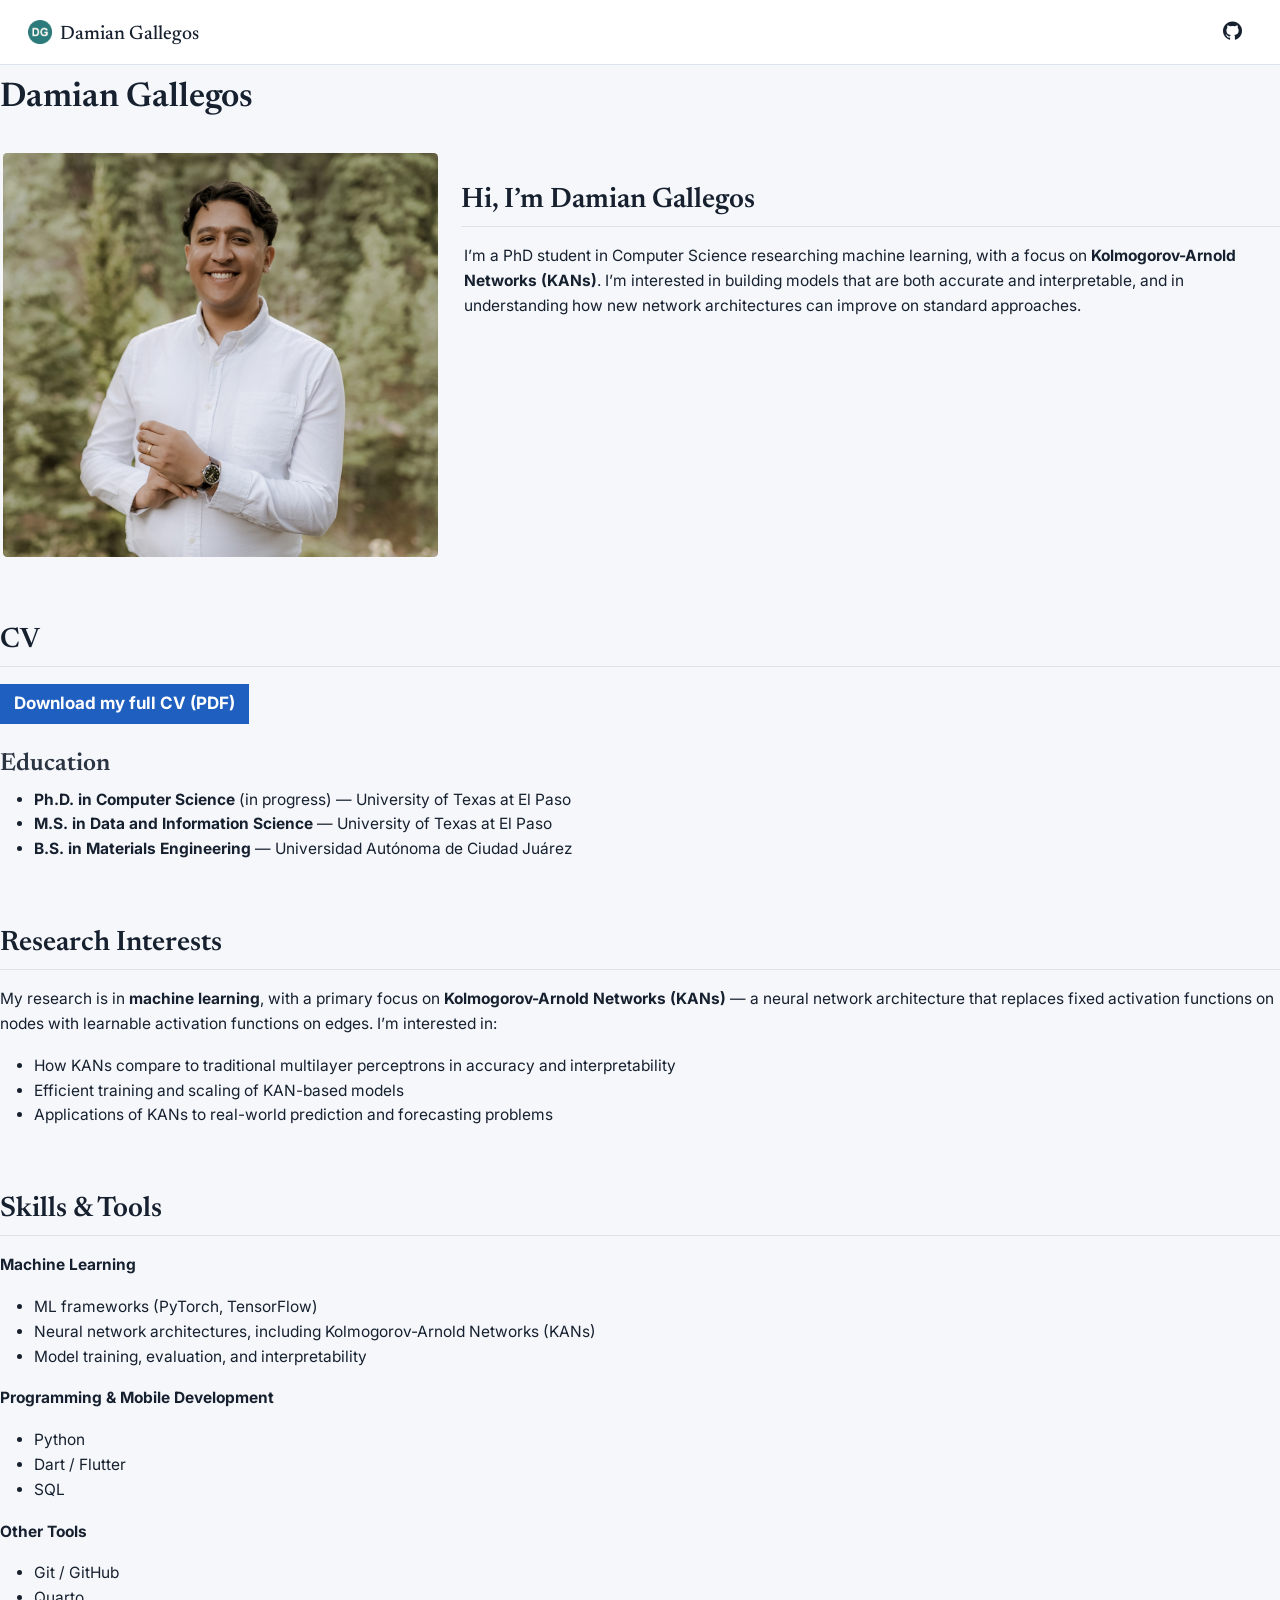
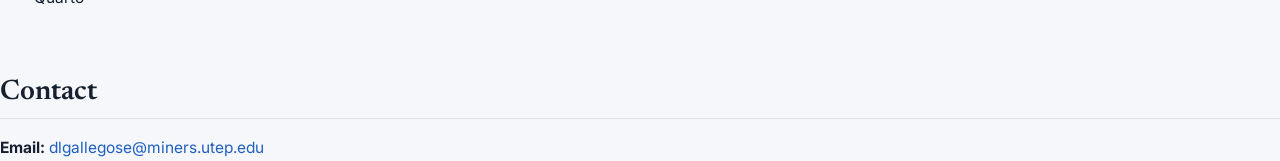
==== dlgallegose.github.io/index.html @ d6753083 "Built site for gh-pages" ====
<!DOCTYPE html>
<html xmlns="http://www.w3.org/1999/xhtml" lang="en" xml:lang="en"><head>

<meta charset="utf-8">
<meta name="generator" content="quarto-1.11.9">

<meta name="viewport" content="width=device-width, initial-scale=1.0, user-scalable=yes">


<title>Damian Gallegos</title>
<style>
/* Default styles provided by pandoc.
** See https://pandoc.org/MANUAL.html#variables-for-html for config info.
*/
span.smallcaps{font-variant: small-caps;}
div.columns{display: flex; gap: 1.5em;}
div.column{flex: auto;}
@media screen {
div.columns{gap: min(4vw, 1.5em);}
div.column{overflow-x: auto;}
}
div.hanging-indent{margin-left: 1.5em; text-indent: -1.5em;}
ul.task-list{list-style: none;}
ul.task-list li input[type="checkbox"] {
  width: 0.8em;
  margin: 0 0.8em 0.2em -1em; /* quarto-specific, see https://github.com/quarto-dev/quarto-cli/issues/4556 */ 
  vertical-align: middle;
}
</style>


<script src="../site_libs/quarto-nav/quarto-nav.js"></script>
<script src="../site_libs/quarto-nav/headroom.min.js"></script>
<script src="../site_libs/clipboard/clipboard.min.js"></script>
<script src="../site_libs/quarto-search/autocomplete.umd.js"></script>
<script src="../site_libs/quarto-search/fuse.min.js"></script>
<script src="../site_libs/quarto-search/quarto-search.js"></script>
<meta name="quarto:offset" content="../">
<link href="../images/favicon.png" rel="icon" type="image/png">
<script src="../site_libs/quarto-html/quarto.js" type="module"></script>
<script src="../site_libs/quarto-html/tabsets/tabsets.js" type="module"></script>
<script src="../site_libs/quarto-html/scrollable-regions/scrollable-regions.js" type="module"></script>
<script src="../site_libs/quarto-html/popper.min.js"></script>
<script src="../site_libs/quarto-html/tippy.umd.min.js"></script>
<script src="../site_libs/quarto-html/anchor.min.js"></script>
<link href="../site_libs/quarto-html/tippy.css" rel="stylesheet">
<link href="../site_libs/quarto-html/quarto-syntax-highlighting-63b5708e65d6cd79cd7618c58d0c21e7.css" rel="stylesheet" class="quarto-color-scheme" id="quarto-text-highlighting-styles">
<link href="../site_libs/quarto-html/quarto-syntax-highlighting-dark-447e42e69aaa9833c0ba1b986f430b20.css" rel="stylesheet" class="quarto-color-scheme quarto-color-alternate" id="quarto-text-highlighting-styles">
<link href="../site_libs/quarto-html/quarto-syntax-highlighting-63b5708e65d6cd79cd7618c58d0c21e7.css" rel="stylesheet" class="quarto-color-scheme-extra" id="quarto-text-highlighting-styles">
<script src="../site_libs/bootstrap/bootstrap.min.js"></script>
<link href="../site_libs/bootstrap/bootstrap-icons.css" rel="stylesheet">
<link href="../site_libs/bootstrap/bootstrap-67070a49b00229ee946c07a6e7879891.min.css" rel="stylesheet" append-hash="true" class="quarto-color-scheme" id="quarto-bootstrap" data-mode="light">
<link href="../site_libs/bootstrap/bootstrap-dark-67070a49b00229ee946c07a6e7879891.min.css" rel="stylesheet" append-hash="true" class="quarto-color-scheme quarto-color-alternate" id="quarto-bootstrap" data-mode="light">
<link href="../site_libs/bootstrap/bootstrap-67070a49b00229ee946c07a6e7879891.min.css" rel="stylesheet" append-hash="true" class="quarto-color-scheme-extra" id="quarto-bootstrap" data-mode="light">
<script id="quarto-search-options" type="application/json">{
  "location": "navbar",
  "copy-button": false,
  "collapse-after": 3,
  "panel-placement": "end",
  "type": "overlay",
  "limit": 50,
  "keyboard-shortcut": [
    "f",
    "/",
    "s"
  ],
  "show-item-context": false,
  "language": {
    "search-no-results-text": "No results",
    "search-matching-documents-text": "matching documents",
    "search-copy-link-title": "Copy link to search",
    "search-hide-matches-text": "Hide additional matches",
    "search-more-match-text": "more match in this document",
    "search-more-matches-text": "more matches in this document",
    "search-clear-button-title": "Clear",
    "search-text-placeholder": "",
    "search-detached-cancel-button-title": "Cancel",
    "search-submit-button-title": "Submit",
    "search-label": "Search"
  }
}</script>
<link rel="preconnect" href="https://fonts.googleapis.com">
<link rel="preconnect" href="https://fonts.gstatic.com" crossorigin="">
<link href="https://fonts.googleapis.com/css2?family=Inter:wght@400;500;600&amp;family=Newsreader:opsz,wght@6..72,400;6..72,500&amp;family=IBM+Plex+Mono:wght@400;500&amp;display=swap" rel="stylesheet">
<meta name="description" content="Damian L. Gallegos Espinoza: Ph.D. student in Computer Science at UTEP studying uncertainty and error estimation in neural networks, with a focus on Kolmogorov-Arnold Networks.">


<link rel="stylesheet" href="../styles.css">
</head>

<body class="nav-fixed fullcontent quarto-light"><a id="quarto-skip-link" class="visually-hidden-focusable" href="#quarto-content">Skip to main content</a>

<div id="quarto-search-results"></div>
  <header id="quarto-header" class="headroom fixed-top">
    <nav class="navbar navbar-expand-lg " data-bs-theme="dark" aria-label="Site">
      <div class="navbar-container container-fluid">
      <div class="navbar-brand-container mx-auto">
    <a href="../index.html" class="navbar-brand navbar-brand-logo">
    <img src="../images/favicon.png" alt="" class="navbar-logo light-content">
    <img src="../images/favicon.png" alt="" class="navbar-logo dark-content">
    </a>
    <a class="navbar-brand" href="../index.html">
    <span class="navbar-title">Damian Gallegos</span>
    </a>
  </div>
          <button class="navbar-toggler" type="button" data-bs-toggle="collapse" data-bs-target="#navbarCollapse" aria-controls="navbarCollapse" aria-expanded="false" aria-label="Toggle navigation" onclick="if (window.quartoToggleHeadroom) { window.quartoToggleHeadroom(); }">
  <span class="navbar-toggler-icon"></span>
</button>
          <div class="collapse navbar-collapse" id="navbarCollapse">
            <ul class="navbar-nav navbar-nav-scroll ms-auto">
  <li class="nav-item compact">
    <a class="nav-link" href="https://github.com/dlgallegose"> <i class="bi bi-github" role="img" aria-label="GitHub">
</i> 
<span class="menu-text"></span></a>
  </li>  
</ul>
          </div> <!-- /navcollapse -->
            <div class="quarto-navbar-tools">
</div>
            <div id="quarto-search" class="" title="Search"></div>
      </div> <!-- /container-fluid -->
    </nav>
</header>
<!-- content -->
<div id="quarto-content" class="quarto-container page-layout-custom page-navbar" tabindex="-1">
<!-- sidebar -->
<!-- margin-sidebar -->
<!-- main -->

<header id="title-block-header" class="quarto-title-block default">
<div class="quarto-title">
<h1 class="title">Damian Gallegos</h1>
</div>



<div class="quarto-title-meta">

    
  
    
  </div>
  


</header>


<div class="quarto-layout-panel" data-layout="[35,65]">
<div class="quarto-layout-row">
<div class="quarto-layout-cell" style="flex-basis: 35.0%;justify-content: center;">
<p><img src="images/headshot.jpg" class="rounded img-fluid" alt="Headshot of Damian Gallegos"></p>
</div>
<section id="hi-im-damian-gallegos" class="level2 quarto-layout-cell" style="flex-basis: 65.0%;justify-content: flex-start;">
<h2 data-anchor-id="hi-im-damian-gallegos">Hi, I’m Damian Gallegos</h2>
<p>I’m a PhD student in Computer Science researching machine learning, with a focus on <strong>Kolmogorov-Arnold Networks (KANs)</strong>. I’m interested in building models that are both accurate and interpretable, and in understanding how new network architectures can improve on standard approaches.</p>
</section>
</div>
</div>
<section id="cv" class="level2">
<h2 data-anchor-id="cv">CV</h2>
<p><a href="files/cv.pdf" class="btn btn-primary" role="button"><strong>Download my full CV (PDF)</strong></a></p>
<section id="education" class="level3">
<h3 data-anchor-id="education">Education</h3>
<ul>
<li><strong>Ph.D.&nbsp;in Computer Science</strong> (in progress) — University of Texas at El Paso</li>
<li><strong>M.S. in Data and Information Science</strong> — University of Texas at El Paso</li>
<li><strong>B.S. in Materials Engineering</strong> — Universidad Autónoma de Ciudad Juárez</li>
</ul>
</section>
</section>
<section id="research-interests" class="level2">
<h2 data-anchor-id="research-interests">Research Interests</h2>
<p>My research is in <strong>machine learning</strong>, with a primary focus on <strong>Kolmogorov-Arnold Networks (KANs)</strong> — a neural network architecture that replaces fixed activation functions on nodes with learnable activation functions on edges. I’m interested in:</p>
<ul>
<li>How KANs compare to traditional multilayer perceptrons in accuracy and interpretability</li>
<li>Efficient training and scaling of KAN-based models</li>
<li>Applications of KANs to real-world prediction and forecasting problems</li>
</ul>
</section>
<section id="skills-tools" class="level2">
<h2 data-anchor-id="skills-tools">Skills &amp; Tools</h2>
<p><strong>Machine Learning</strong></p>
<ul>
<li>ML frameworks (PyTorch, TensorFlow)</li>
<li>Neural network architectures, including Kolmogorov-Arnold Networks (KANs)</li>
<li>Model training, evaluation, and interpretability</li>
</ul>
<p><strong>Programming &amp; Mobile Development</strong></p>
<ul>
<li>Python</li>
<li>Dart / Flutter</li>
<li>SQL</li>
</ul>
<p><strong>Other Tools</strong></p>
<ul>
<li>Git / GitHub</li>
<li>Quarto</li>
</ul>
</section>
<section id="contact" class="level2">
<h2 data-anchor-id="contact">Contact</h2>
<p><strong>Email:</strong> <a href="mailto:dlgallegose@miners.utep.edu">dlgallegose@miners.utep.edu</a></p>
<!-- Optional: add LinkedIn, GitHub, or ORCID links below -->
<!-- **LinkedIn:** [linkedin.com/in/yourname](https://linkedin.com/in/yourname) -->
<!-- **ORCID:** [0000-0000-0000-0000](https://orcid.org/0000-0000-0000-0000) -->


</section>


<script>
(function () {
  var reduce = window.matchMedia('(prefers-reduced-motion: reduce)').matches;

  /* ---------- Tabs with sliding indicator ---------- */
  var bar = document.querySelector('.tabs-x');
  var tabs = Array.prototype.slice.call(document.querySelectorAll('.tab-x'));
  var panels = tabs.map(function (t) { return document.getElementById(t.getAttribute('aria-controls')); });
  var ind = null;
  var current = 0;
  function moveInd() {
    if (!ind || !tabs[current]) return;
    var t = tabs[current];
    ind.style.width = t.offsetWidth + 'px';
    ind.style.transform = 'translate(' + t.offsetLeft + 'px,' + (t.offsetTop - 6) + 'px)';
    ind.style.height = t.offsetHeight + 'px';
    ind.style.bottom = 'auto';
  }
  function show(i, focus) {
    current = i;
    tabs.forEach(function (t, j) {
      var on = i === j;
      t.setAttribute('aria-selected', on ? 'true' : 'false');
      t.tabIndex = on ? 0 : -1;
      if (panels[j]) panels[j].hidden = !on;
    });
    moveInd();
    if (focus) tabs[i].focus();
  }
  if (bar && tabs.length && panels.every(Boolean)) {
    document.documentElement.classList.add('tabs-on');
    ind = document.createElement('span');
    ind.className = 'tab-ind';
    ind.setAttribute('aria-hidden', 'true');
    bar.insertBefore(ind, bar.firstChild);
    tabs.forEach(function (t, i) {
      t.addEventListener('click', function () {
        show(i);
        history.replaceState(null, '', '#' + t.getAttribute('aria-controls'));
      });
      t.addEventListener('keydown', function (e) {
        if (e.key === 'ArrowRight') show((i + 1) % tabs.length, true);
        if (e.key === 'ArrowLeft') show((i - 1 + tabs.length) % tabs.length, true);
      });
    });
    var start = 0, h = location.hash.slice(1);
    tabs.forEach(function (t, i) { if (t.getAttribute('aria-controls') === h) start = i; });
    var prev = ind.style.transition;
    ind.style.transition = 'none';
    show(start);
    ind.offsetWidth;
    ind.style.transition = prev;
    window.addEventListener('resize', moveInd);
    if (document.fonts && document.fonts.ready) document.fonts.ready.then(moveInd);
  }

  /* ---------- Copy email ---------- */
  var btn = document.querySelector('.copy-email');
  if (btn) {
    btn.addEventListener('click', function () {
      var email = btn.getAttribute('data-email');
      var label = btn.querySelector('.copy-label');
      var done = function () {
        btn.classList.add('copied');
        label.textContent = 'Email copied';
        setTimeout(function () { btn.classList.remove('copied'); label.textContent = 'Email'; }, 1800);
      };
      if (navigator.clipboard) {
        navigator.clipboard.writeText(email).then(done, function () { window.location.href = 'mailto:' + email; });
      } else {
        window.location.href = 'mailto:' + email;
      }
    });
  }

  /* ---------- KAN edge demo: cubic B-spline fitted by gradient descent ---------- */
  var svg = document.getElementById('kan-svg');
  if (!svg) return;
  var NS = 'http://www.w3.org/2000/svg';
  var W = 320, H = 190, PADX = 18, PADY = 14, YMAX = 1.25;
  var N = 8, SAMPLES = 120;
  var init = [0.0, 0.55, -0.35, 0.25, 0.7, -0.2, 0.4, -0.5];
  var cy = init.slice();
  var cx = [];
  for (var k = 0; k < N; k++) cx.push(-1 + 2 * k / (N - 1));

  function sx(x) { return PADX + (x + 1) / 2 * (W - 2 * PADX); }
  function sy(y) { return H / 2 - y / YMAX * (H / 2 - PADY); }
  function iy(py) { return (H / 2 - py) / (H / 2 - PADY) * YMAX; }

  // Basis matrix: curve(t_i) = sum_j B[i][j] * c_j, clamped by repeating end points.
  function basisRow(u) {
    var pad = [0, 0].concat(range(N)).concat([N - 1, N - 1]);
    var segs = pad.length - 3;
    var s = Math.min(Math.floor(u * segs), segs - 1);
    var t = u * segs - s;
    var b = [(1 - t) * (1 - t) * (1 - t) / 6,
             (3 * t * t * t - 6 * t * t + 4) / 6,
             (-3 * t * t * t + 3 * t * t + 3 * t + 1) / 6,
             t * t * t / 6];
    var row = new Array(N).fill(0);
    for (var m = 0; m < 4; m++) row[pad[s + m]] += b[m];
    return row;
  }
  function range(n) { var a = []; for (var i = 0; i < n; i++) a.push(i); return a; }
  var B = [], XS = [];
  for (var i = 0; i < SAMPLES; i++) {
    var row = basisRow(i / (SAMPLES - 1));
    B.push(row);
    var x = 0; for (var j = 0; j < N; j++) x += row[j] * cx[j];
    XS.push(x);
  }
  function curveY() {
    return B.map(function (r) { var y = 0; for (var j = 0; j < N; j++) y += r[j] * cy[j]; return y; });
  }

  // Step size from the largest eigenvalue of (2/N) B^T B (power iteration)
  var G = [];
  for (var a = 0; a < N; a++) { G.push([]); for (var b2 = 0; b2 < N; b2++) { var s2 = 0; for (var r = 0; r < SAMPLES; r++) s2 += B[r][a] * B[r][b2]; G[a].push(2 * s2 / SAMPLES); } }
  var v = new Array(N).fill(1), lam = 1;
  for (var it = 0; it < 50; it++) {
    var w = G.map(function (row) { var s = 0; for (var j = 0; j < N; j++) s += row[j] * v[j]; return s; });
    lam = Math.sqrt(w.reduce(function (s, q) { return s + q * q; }, 0));
    v = w.map(function (q) { return q / lam; });
  }
  var LR = 1.0 / lam;

  var targets = {
    sin: function (x) { return Math.sin(Math.PI * x); },
    abs: function (x) { return Math.abs(x); },
    sq: function (x) { return x * x; }
  };
  var target = null, step = 0, anim = null;

  // Build static SVG layers
  function el(name, attrs, parent) {
    var e = document.createElementNS(NS, name);
    for (var key in attrs) e.setAttribute(key, attrs[key]);
    (parent || svg).appendChild(e);
    return e;
  }
  [-1, -0.5, 0.5, 1].forEach(function (g) { el('line', { x1: sx(-1), x2: sx(1), y1: sy(g), y2: sy(g), class: 'grid' }); });
  el('line', { x1: sx(-1), x2: sx(1), y1: sy(0), y2: sy(0), class: 'axis' });
  el('line', { x1: sx(0), x2: sx(0), y1: PADY - 4, y2: H - PADY + 4, class: 'axis' });
  var lx = el('text', { x: W - PADX, y: sy(0) - 4, 'text-anchor': 'end', class: 'lbl' }); lx.textContent = 'x';
  var ly = el('text', { x: sx(0) + 4, y: PADY + 2, class: 'lbl' }); ly.textContent = 'φ(x)';
  var targetPath = el('path', { class: 'target', d: '' });
  var poly = el('polyline', { class: 'poly' });
  var curve = el('path', { class: 'curve' });
  var pts = cx.map(function (x, j) {
    var c = el('circle', { r: 6, class: 'pt', tabindex: 0, 'aria-label': 'Control point ' + (j + 1) + ', drag or use arrow keys' });
    c.dataset.j = j;
    return c;
  });
  var stepEl = document.getElementById('kan-step'), mseEl = document.getElementById('kan-mse');

  function mse(ys) {
    if (!target) return null;
    var s = 0; for (var i = 0; i < SAMPLES; i++) { var d = ys[i] - target(XS[i]); s += d * d; }
    return s / SAMPLES;
  }
  function draw() {
    var ys = curveY();
    curve.setAttribute('d', ys.map(function (y, i) { return (i ? 'L' : 'M') + sx(XS[i]).toFixed(1) + ' ' + sy(y).toFixed(1); }).join(''));
    poly.setAttribute('points', cx.map(function (x, j) { return sx(x) + ',' + sy(cy[j]); }).join(' '));
    pts.forEach(function (c, j) { c.setAttribute('cx', sx(cx[j])); c.setAttribute('cy', sy(cy[j])); });
    targetPath.setAttribute('d', target ? XS.map(function (x, i) { return (i ? 'L' : 'M') + sx(x).toFixed(1) + ' ' + sy(target(x)).toFixed(1); }).join('') : '');
    var m = mse(ys);
    stepEl.textContent = step;
    mseEl.textContent = m === null ? '–' : m.toFixed(4);
  }
  function gdStep() {
    var ys = curveY();
    var grad = new Array(N).fill(0);
    for (var i = 0; i < SAMPLES; i++) {
      var d = 2 * (ys[i] - target(XS[i])) / SAMPLES;
      for (var j = 0; j < N; j++) grad[j] += d * B[i][j];
    }
    for (var j2 = 0; j2 < N; j2++) cy[j2] = Math.max(-YMAX, Math.min(YMAX, cy[j2] - LR * grad[j2]));
    step++;
  }
  function stop() { if (anim) cancelAnimationFrame(anim); anim = null; }
  function fit(name) {
    stop();
    target = targets[name];
    var total = 600, perFrame = 6;
    if (reduce) { for (var q = 0; q < total; q++) gdStep(); draw(); return; }
    var done = 0;
    (function frame() {
      for (var q = 0; q < perFrame && done < total; q++, done++) gdStep();
      draw();
      if (done < total) anim = requestAnimationFrame(frame); else anim = null;
    })();
  }
  var fitBtns = Array.prototype.slice.call(document.querySelectorAll('.kan-btns .btn-x'));
  fitBtns.forEach(function (b) {
    b.addEventListener('click', function () {
      var t = b.getAttribute('data-target');
      fitBtns.forEach(function (o) { o.classList.toggle('on', o === b && t !== 'reset'); });
      if (t === 'reset') { stop(); cy = init.slice(); target = null; step = 0; draw(); return; }
      step = 0;
      fit(t);
    });
  });

  // Dragging (mouse + touch via pointer events) and keyboard
  var dragJ = -1;
  function toSvgY(evt) {
    var p = svg.createSVGPoint(); p.x = evt.clientX; p.y = evt.clientY;
    return p.matrixTransform(svg.getScreenCTM().inverse()).y;
  }
  pts.forEach(function (c) {
    c.addEventListener('pointerdown', function (e) {
      stop(); dragJ = +c.dataset.j; c.classList.add('drag');
      svg.setPointerCapture(e.pointerId); e.preventDefault();
    });
    c.addEventListener('keydown', function (e) {
      var j = +c.dataset.j, d = 0;
      if (e.key === 'ArrowUp') d = 0.05; else if (e.key === 'ArrowDown') d = -0.05; else return;
      e.preventDefault(); stop();
      cy[j] = Math.max(-YMAX, Math.min(YMAX, cy[j] + d)); draw();
    });
  });
  svg.addEventListener('pointermove', function (e) {
    if (dragJ < 0) return;
    cy[dragJ] = Math.max(-YMAX, Math.min(YMAX, iy(toSvgY(e))));
    draw();
  });
  function endDrag() { if (dragJ >= 0) pts[dragJ].classList.remove('drag'); dragJ = -1; }
  svg.addEventListener('pointerup', endDrag);
  svg.addEventListener('pointercancel', endDrag);

  draw();
})();
</script>
<script id="quarto-html-after-body" type="application/javascript">
  window.document.addEventListener("DOMContentLoaded", function (event) {
    const icon = "";
    const anchorJS = new window.AnchorJS();
    anchorJS.options = {
      placement: 'right',
      icon: icon
    };
    anchorJS.add('.anchored');
    const isCodeAnnotation = (el) => {
      for (const clz of el.classList) {
        if (clz.startsWith('code-annotation-')) {                     
          return true;
        }
      }
      return false;
    }
    const onCopySuccess = function(e) {
      // button target
      const button = e.trigger;
      // don't keep focus
      button.blur();
      // flash "checked"
      button.classList.add('code-copy-button-checked');
      var currentTitle = button.getAttribute("title");
      button.setAttribute("title", "Copied!");
      let tooltip;
      if (window.bootstrap) {
        button.setAttribute("data-bs-toggle", "tooltip");
        button.setAttribute("data-bs-placement", "left");
        button.setAttribute("data-bs-title", "Copied!");
        tooltip = new bootstrap.Tooltip(button, 
          { trigger: "manual", 
            customClass: "code-copy-button-tooltip",
            offset: [0, -8]});
        tooltip.show();    
      }
      setTimeout(function() {
        if (tooltip) {
          tooltip.hide();
          button.removeAttribute("data-bs-title");
          button.removeAttribute("data-bs-toggle");
          button.removeAttribute("data-bs-placement");
        }
        button.setAttribute("title", currentTitle);
        button.classList.remove('code-copy-button-checked');
      }, 1000);
      // clear code selection
      e.clearSelection();
    }
    const getTextToCopy = function(trigger) {
      const outerScaffold = trigger.parentElement.cloneNode(true);
      const codeEl = outerScaffold.querySelector('code');
      for (const childEl of codeEl.children) {
        if (isCodeAnnotation(childEl)) {
          childEl.remove();
        }
      }
      return codeEl.innerText;
    }
    const clipboard = new window.ClipboardJS('.code-copy-button:not([data-in-quarto-modal])', {
      text: getTextToCopy
    });
    clipboard.on('success', onCopySuccess);
    if (window.document.getElementById('quarto-embedded-source-code-modal')) {
      const clipboardModal = new window.ClipboardJS('.code-copy-button[data-in-quarto-modal]', {
        text: getTextToCopy,
        container: window.document.getElementById('quarto-embedded-source-code-modal')
      });
      clipboardModal.on('success', onCopySuccess);
    }
      var localhostRegex = new RegExp(/^(?:http|https):\/\/localhost\:?[0-9]*\//);
      var mailtoRegex = new RegExp(/^mailto:/);
        var filterRegex = new RegExp("https:\/\/dlgallegose\.github\.io\/");
      var isInternal = (href) => {
          return filterRegex.test(href) || localhostRegex.test(href) || mailtoRegex.test(href);
      }
      // Inspect non-navigation links and adorn them if external
      window.quartoDecorateExternalLinks = function (root) {
     var links = (root || window.document).querySelectorAll('a[href]:not(.nav-link):not(.navbar-brand):not(.toc-action):not(.sidebar-link):not(.sidebar-item-toggle):not(.pagination-link):not(.no-external):not([aria-hidden]):not(.dropdown-item):not(.quarto-navigation-tool):not(.about-link)');
      for (var i=0; i<links.length; i++) {
        const link = links[i];
        if (!isInternal(link.href)) {
          // undo the damage that might have been done by quarto-nav.js in the case of
          // links that we want to consider external
          if (link.dataset.originalHref !== undefined) {
            link.href = link.dataset.originalHref;
          }
          if (!link.classList.contains('no-external-icon')) {
          }
        }
      }
      };
      window.quartoDecorateExternalLinks(window.document);
    // Esc closes the popup (WCAG 1.4.13) and focus leaving both trigger and
    // popup closes it (WCAG 2.4.11); tippy handles neither for interactive popups.
    const hideOnEscAndFocusOut = {
      name: 'hideOnEscAndFocusOut',
      defaultValue: true,
      fn(instance) {
        const dismiss = () => {
          // A show scheduled by the trigger delay would otherwise reopen it
          instance.clearDelayTimeouts();
          instance.hide();
        };
        const onKeyDown = (event) => {
          if (event.key !== 'Escape') {
            return;
          }
          // Keep Esc from also reaching page handlers (e.g. reveal.js overview),
          // except an open reveal.js slide menu, which Esc should close too.
          // The menu handles keys only when its keyboard option is on.
          const menuHandlesEsc = window.Reveal?.getPlugin?.('menu')?.isOpen() &&
            window.Reveal.getConfig().menu?.keyboard !== false;
          if (!menuHandlesEsc) {
            event.stopPropagation();
          }
          if (instance.popper.contains(window.document.activeElement)) {
            // Disabled while refocusing so the focus trigger does not reopen it
            instance.disable();
            instance.reference.focus();
            instance.enable();
          }
          dismiss();
        };
        const onFocusOut = (event) => {
          const target = event.relatedTarget;
          if (target && !instance.reference.contains(target) &&
              !instance.popper.contains(target)) {
            dismiss();
          }
        };
        // On the trigger too: a click trigger (code-annotations: select) has no
        // blur handling. Attached for the instance's lifetime so leaving the
        // trigger also cancels a show still pending on the trigger delay.
        instance.reference.addEventListener('focusout', onFocusOut);
        return {
          onShow() {
            window.document.addEventListener('keydown', onKeyDown, true);
            instance.popper.addEventListener('focusout', onFocusOut);
          },
          onHide() {
            window.document.removeEventListener('keydown', onKeyDown, true);
            instance.popper.removeEventListener('focusout', onFocusOut);
          },
          onDestroy() {
            instance.reference.removeEventListener('focusout', onFocusOut);
          },
        };
      },
    };
    function tippyHover(el, contentFn, onTriggerFn, onUntriggerFn) {
      const config = {
        allowHTML: true,
        maxWidth: 500,
        delay: 100,
        arrow: false,
        appendTo: function(el) {
            return el.parentElement;
        },
        interactive: true,
        interactiveBorder: 10,
        theme: 'quarto',
        placement: 'bottom-start',
        plugins: [hideOnEscAndFocusOut],
      };
      if (contentFn) {
        config.content = contentFn;
      }
      if (onTriggerFn) {
        config.onTrigger = onTriggerFn;
      }
      if (onUntriggerFn) {
        config.onUntrigger = onUntriggerFn;
      }
      window.tippy(el, config); 
    }
    const noterefs = window.document.querySelectorAll('a[role="doc-noteref"]');
    for (var i=0; i<noterefs.length; i++) {
      const ref = noterefs[i];
      tippyHover(ref, function() {
        // use id or data attribute instead here
        let href = ref.getAttribute('data-footnote-href') || ref.getAttribute('href');
        try { href = new URL(href).hash; } catch {}
        const id = href.replace(/^#\/?/, "");
        const note = window.document.getElementById(id);
        if (note) {
          return note.innerHTML;
        } else {
          return "";
        }
      });
    }
    const xrefs = window.document.querySelectorAll('a.quarto-xref');
    const processXRef = (id, note) => {
      // Strip column container classes
      const stripColumnClz = (el) => {
        el.classList.remove("page-full", "page-columns");
        if (el.children) {
          for (const child of el.children) {
            stripColumnClz(child);
          }
        }
      }
      stripColumnClz(note)
      if (id === null || id.startsWith('sec-')) {
        // Special case sections, only their first couple elements
        const container = document.createElement("div");
        if (note.children && note.children.length > 2) {
          container.appendChild(note.children[0].cloneNode(true));
          for (let i = 1; i < note.children.length; i++) {
            const child = note.children[i];
            if (child.tagName === "P" && child.innerText === "") {
              continue;
            } else {
              container.appendChild(child.cloneNode(true));
              break;
            }
          }
          if (window.Quarto?.typesetMath) {
            window.Quarto.typesetMath(container);
          }
          return container.innerHTML
        } else {
          if (window.Quarto?.typesetMath) {
            window.Quarto.typesetMath(note);
          }
          return note.innerHTML;
        }
      } else {
        // Remove any anchor links if they are present
        const anchorLink = note.querySelector('a.anchorjs-link');
        if (anchorLink) {
          anchorLink.remove();
        }
        if (window.Quarto?.typesetMath) {
          window.Quarto.typesetMath(note);
        }
        if (note.classList.contains("callout")) {
          return note.outerHTML;
        } else {
          return note.innerHTML;
        }
      }
    }
    for (var i=0; i<xrefs.length; i++) {
      const xref = xrefs[i];
      tippyHover(xref, undefined, function(instance) {
        instance.disable();
        let url = xref.getAttribute('href');
        let hash = undefined; 
        if (url.startsWith('#')) {
          hash = url;
        } else {
          try { hash = new URL(url).hash; } catch {}
        }
        if (hash) {
          const id = hash.replace(/^#\/?/, "");
          const note = window.document.getElementById(id);
          if (note !== null) {
            try {
              const html = processXRef(id, note.cloneNode(true));
              instance.setContent(html);
            } finally {
              instance.enable();
              instance.show();
            }
          } else {
            // See if we can fetch this
            fetch(url.split('#')[0])
            .then(res => res.text())
            .then(html => {
              const parser = new DOMParser();
              const htmlDoc = parser.parseFromString(html, "text/html");
              const note = htmlDoc.getElementById(id);
              if (note !== null) {
                const html = processXRef(id, note);
                instance.setContent(html);
              } 
            }).finally(() => {
              instance.enable();
              instance.show();
            });
          }
        } else {
          // See if we can fetch a full url (with no hash to target)
          // This is a special case and we should probably do some content thinning / targeting
          fetch(url)
          .then(res => res.text())
          .then(html => {
            const parser = new DOMParser();
            const htmlDoc = parser.parseFromString(html, "text/html");
            const note = htmlDoc.querySelector('main.content');
            if (note !== null) {
              // This should only happen for chapter cross references
              // (since there is no id in the URL)
              // remove the first header
              if (note.children.length > 0 && note.children[0].tagName === "HEADER") {
                note.children[0].remove();
              }
              const html = processXRef(null, note);
              instance.setContent(html);
            } 
          }).finally(() => {
            instance.enable();
            instance.show();
          });
        }
      }, function(instance) {
      });
    }
        let selectedAnnoteEl;
        const selectorForAnnotation = ( cell, annotation) => {
          let cellAttr = 'data-code-cell="' + cell + '"';
          let lineAttr = 'data-code-annotation="' +  annotation + '"';
          const selector = 'span[' + cellAttr + '][' + lineAttr + ']';
          return selector;
        }
        const selectCodeLines = (annoteEl) => {
          const doc = window.document;
          const targetCell = annoteEl.getAttribute("data-target-cell");
          const targetAnnotation = annoteEl.getAttribute("data-target-annotation");
          const annoteSpan = window.document.querySelector(selectorForAnnotation(targetCell, targetAnnotation));
          const lines = annoteSpan.getAttribute("data-code-lines").split(",");
          const lineIds = lines.map((line) => {
            return targetCell + "-" + line;
          })
          // Each band is positioned against its own containing block, which is
          // not the offsetParent of the lines, so place it from client rects.
          const placeBand = (band, firstEl, lastEl, codeBlock) => {
            const container = band.offsetParent;
            if (container === null) {
              return;
            }
            const containerRect = container.getBoundingClientRect();
            // Reveal.js scales slides with a transform, so convert client
            // pixels back to the CSS pixels of the container.
            const scale = containerRect.height / container.offsetHeight || 1;
            const firstRect = firstEl.getBoundingClientRect();
            const lastRect = lastEl.getBoundingClientRect();
            const top = (firstRect.top - containerRect.top) / scale - container.clientTop + container.scrollTop;
            const height = (lastRect.bottom - firstRect.top) / scale;
            band.style.top = top - 2 + "px";
            band.style.height = height + 4 + "px";
            if (codeBlock) {
              // Without the copy button wrapper, the containing block is wider
              // than the code block, so span the code block explicitly.
              const blockRect = codeBlock.getBoundingClientRect();
              band.style.left = (blockRect.left - containerRect.left) / scale - container.clientLeft + container.scrollLeft + "px";
              band.style.width = blockRect.width / scale + "px";
            }
          };
          if (lineIds.length > 0) {
            const el = window.document.getElementById(lineIds[0]);
            const lastEl = window.document.getElementById(lineIds[lineIds.length - 1]);
            const parent = el.parentElement.parentElement;
            // cook up a div (if necessary) and position it
            let div = window.document.getElementById("code-annotation-line-highlight");
            if (div === null) {
              div = window.document.createElement("div");
              div.setAttribute("id", "code-annotation-line-highlight");
              div.style.position = 'absolute';
              parent.appendChild(div);
            }
            placeBand(div, el, lastEl, parent.closest("div.sourceCode") || parent);
            let gutterDiv = window.document.getElementById("code-annotation-line-highlight-gutter");
            if (gutterDiv === null) {
              gutterDiv = window.document.createElement("div");
              gutterDiv.setAttribute("id", "code-annotation-line-highlight-gutter");
              gutterDiv.style.position = 'absolute';
              const codeCell = window.document.getElementById(targetCell);
              const gutter = codeCell.querySelector('.code-annotation-gutter');
              gutter.appendChild(gutterDiv);
            }
            placeBand(gutterDiv, el, lastEl);
            selectedAnnoteEl = annoteEl;
          }
        };
        const unselectCodeLines = () => {
          const elementsIds = ["code-annotation-line-highlight", "code-annotation-line-highlight-gutter"];
          elementsIds.forEach((elId) => {
            const div = window.document.getElementById(elId);
            if (div) {
              div.remove();
            }
          });
          selectedAnnoteEl = undefined;
        };
          // Handle positioning of the toggle
      window.addEventListener(
        "resize",
        throttle(() => {
          elRect = undefined;
          if (selectedAnnoteEl) {
            selectCodeLines(selectedAnnoteEl);
          }
        }, 10)
      );
      function throttle(fn, ms) {
      let throttle = false;
      let timer;
        return (...args) => {
          if(!throttle) { // first call gets through
              fn.apply(this, args);
              throttle = true;
          } else { // all the others get throttled
              if(timer) clearTimeout(timer); // cancel #2
              timer = setTimeout(() => {
                fn.apply(this, args);
                timer = throttle = false;
              }, ms);
          }
        };
      }
        // Attach click handler to the DT
        const annoteDls = window.document.querySelectorAll('dt[data-target-cell]');
        for (const annoteDlNode of annoteDls) {
          annoteDlNode.addEventListener('click', (event) => {
            const clickedEl = event.target;
            if (clickedEl !== selectedAnnoteEl) {
              unselectCodeLines();
              const activeEl = window.document.querySelector('dt[data-target-cell].code-annotation-active');
              if (activeEl) {
                activeEl.classList.remove('code-annotation-active');
              }
              selectCodeLines(clickedEl);
              clickedEl.classList.add('code-annotation-active');
            } else {
              // Unselect the line
              unselectCodeLines();
              clickedEl.classList.remove('code-annotation-active');
            }
          });
        }
    const findCites = (el) => {
      const parentEl = el.parentElement;
      if (parentEl) {
        const cites = parentEl.dataset.cites;
        if (cites) {
          return {
            el,
            cites: cites.split(' ')
          };
        } else {
          return findCites(el.parentElement)
        }
      } else {
        return undefined;
      }
    };
    var bibliorefs = window.document.querySelectorAll('a[role="doc-biblioref"]');
    for (var i=0; i<bibliorefs.length; i++) {
      const ref = bibliorefs[i];
      const citeInfo = findCites(ref);
      if (citeInfo) {
        tippyHover(citeInfo.el, function() {
          var popup = window.document.createElement('div');
          citeInfo.cites.forEach(function(cite) {
            var citeDiv = window.document.createElement('div');
            citeDiv.classList.add('hanging-indent');
            citeDiv.classList.add('csl-entry');
            var biblioDiv = window.document.getElementById('ref-' + cite);
            if (biblioDiv) {
              citeDiv.innerHTML = biblioDiv.innerHTML;
            }
            popup.appendChild(citeDiv);
          });
          return popup.innerHTML;
        });
      }
    }
  });
  </script>
  <script type="application/javascript">
  window.quartoScrollableRegionsLabels = {"code":"Scrollable code","output":"Scrollable output"};
  </script>
</div> <!-- /content -->




</body></html>
---- site_libs/quarto-html/tippy.css ----
.tippy-box[data-animation=fade][data-state=hidden]{opacity:0}[data-tippy-root]{max-width:calc(100vw - 10px)}.tippy-box{position:relative;background-color:#333;color:#fff;border-radius:4px;font-size:14px;line-height:1.4;white-space:normal;outline:0;transition-property:transform,visibility,opacity}.tippy-box[data-placement^=top]>.tippy-arrow{bottom:0}.tippy-box[data-placement^=top]>.tippy-arrow:before{bottom:-7px;left:0;border-width:8px 8px 0;border-top-color:initial;transform-origin:center top}.tippy-box[data-placement^=bottom]>.tippy-arrow{top:0}.tippy-box[data-placement^=bottom]>.tippy-arrow:before{top:-7px;left:0;border-width:0 8px 8px;border-bottom-color:initial;transform-origin:center bottom}.tippy-box[data-placement^=left]>.tippy-arrow{right:0}.tippy-box[data-placement^=left]>.tippy-arrow:before{border-width:8px 0 8px 8px;border-left-color:initial;right:-7px;transform-origin:center left}.tippy-box[data-placement^=right]>.tippy-arrow{left:0}.tippy-box[data-placement^=right]>.tippy-arrow:before{left:-7px;border-width:8px 8px 8px 0;border-right-color:initial;transform-origin:center right}.tippy-box[data-inertia][data-state=visible]{transition-timing-function:cubic-bezier(.54,1.5,.38,1.11)}.tippy-arrow{width:16px;height:16px;color:#333}.tippy-arrow:before{content:"";position:absolute;border-color:transparent;border-style:solid}.tippy-content{position:relative;padding:5px 9px;z-index:1}
---- site_libs/quarto-html/quarto-syntax-highlighting-63b5708e65d6cd79cd7618c58d0c21e7.css ----
/* quarto syntax highlight colors */
:root {
  --quarto-hl-ot-color: #003B4F;
  --quarto-hl-at-color: #657422;
  --quarto-hl-ss-color: #20794D;
  --quarto-hl-an-color: #5E5E5E;
  --quarto-hl-fu-color: #4758AB;
  --quarto-hl-st-color: #20794D;
  --quarto-hl-cf-color: #003B4F;
  --quarto-hl-op-color: #5E5E5E;
  --quarto-hl-er-color: #AD0000;
  --quarto-hl-bn-color: #AD0000;
  --quarto-hl-al-color: #AD0000;
  --quarto-hl-va-color: #111111;
  --quarto-hl-bu-color: inherit;
  --quarto-hl-ex-color: inherit;
  --quarto-hl-pp-color: #AD0000;
  --quarto-hl-in-color: #5E5E5E;
  --quarto-hl-vs-color: #20794D;
  --quarto-hl-wa-color: #5E5E5E;
  --quarto-hl-do-color: #5E5E5E;
  --quarto-hl-im-color: #00769E;
  --quarto-hl-ch-color: #20794D;
  --quarto-hl-dt-color: #AD0000;
  --quarto-hl-fl-color: #AD0000;
  --quarto-hl-co-color: #5E5E5E;
  --quarto-hl-cv-color: #5E5E5E;
  --quarto-hl-cn-color: #8f5902;
  --quarto-hl-sc-color: #5E5E5E;
  --quarto-hl-dv-color: #AD0000;
  --quarto-hl-kw-color: #003B4F;
}

/* other quarto variables */
:root {
  --quarto-font-monospace: SFMono-Regular, Menlo, Monaco, Consolas, "Liberation Mono", "Courier New", monospace;
}

/* syntax highlight based on Pandoc's rules */
pre > code.sourceCode > span {
  color: #003B4F;
}

code.sourceCode > span {
  color: #003B4F;
}

div.sourceCode,
div.sourceCode pre.sourceCode {
  color: #003B4F;
}

/* Normal */
code span {
  color: #003B4F;
}

/* Alert */
code span.al {
  color: #AD0000;
  font-style: inherit;
}

/* Annotation */
code span.an {
  color: #5E5E5E;
  font-style: inherit;
}

/* Attribute */
code span.at {
  color: #657422;
  font-style: inherit;
}

/* BaseN */
code span.bn {
  color: #AD0000;
  font-style: inherit;
}

/* BuiltIn */
code span.bu {
  font-style: inherit;
}

/* ControlFlow */
code span.cf {
  color: #003B4F;
  font-weight: bold;
  font-style: inherit;
}

/* Char */
code span.ch {
  color: #20794D;
  font-style: inherit;
}

/* Constant */
code span.cn {
  color: #8f5902;
  font-style: inherit;
}

/* Comment */
code span.co {
  color: #5E5E5E;
  font-style: inherit;
}

/* CommentVar */
code span.cv {
  color: #5E5E5E;
  font-style: italic;
}

/* Documentation */
code span.do {
  color: #5E5E5E;
  font-style: italic;
}

/* DataType */
code span.dt {
  color: #AD0000;
  font-style: inherit;
}

/* DecVal */
code span.dv {
  color: #AD0000;
  font-style: inherit;
}

/* Error */
code span.er {
  color: #AD0000;
  font-style: inherit;
}

/* Extension */
code span.ex {
  font-style: inherit;
}

/* Float */
code span.fl {
  color: #AD0000;
  font-style: inherit;
}

/* Function */
code span.fu {
  color: #4758AB;
  font-style: inherit;
}

/* Import */
code span.im {
  color: #00769E;
  font-style: inherit;
}

/* Information */
code span.in {
  color: #5E5E5E;
  font-style: inherit;
}

/* Keyword */
code span.kw {
  color: #003B4F;
  font-weight: bold;
  font-style: inherit;
}

/* Operator */
code span.op {
  color: #5E5E5E;
  font-style: inherit;
}

/* Other */
code span.ot {
  color: #003B4F;
  font-style: inherit;
}

/* Preprocessor */
code span.pp {
  color: #AD0000;
  font-style: inherit;
}

/* SpecialChar */
code span.sc {
  color: #5E5E5E;
  font-style: inherit;
}

/* SpecialString */
code span.ss {
  color: #20794D;
  font-style: inherit;
}

/* String */
code span.st {
  color: #20794D;
  font-style: inherit;
}

/* Variable */
code span.va {
  color: #111111;
  font-style: inherit;
}

/* VerbatimString */
code span.vs {
  color: #20794D;
  font-style: inherit;
}

/* Warning */
code span.wa {
  color: #5E5E5E;
  font-style: italic;
}

.prevent-inlining {
  content: "</";
}

/*# sourceMappingURL=054cc16b9e9817627be6994582d2ffb5.css.map */
---- site_libs/quarto-html/quarto-syntax-highlighting-dark-447e42e69aaa9833c0ba1b986f430b20.css ----
/* quarto syntax highlight colors */
:root {
  --quarto-hl-al-color: #f07178;
  --quarto-hl-an-color: #d4d0ab;
  --quarto-hl-at-color: #00e0e0;
  --quarto-hl-bn-color: #d4d0ab;
  --quarto-hl-bu-color: #abe338;
  --quarto-hl-ch-color: #abe338;
  --quarto-hl-co-color: #f8f8f2;
  --quarto-hl-cv-color: #ffd700;
  --quarto-hl-cn-color: #ffd700;
  --quarto-hl-cf-color: #ffa07a;
  --quarto-hl-dt-color: #ffa07a;
  --quarto-hl-dv-color: #d4d0ab;
  --quarto-hl-do-color: #f8f8f2;
  --quarto-hl-er-color: #f07178;
  --quarto-hl-ex-color: #00e0e0;
  --quarto-hl-fl-color: #d4d0ab;
  --quarto-hl-fu-color: #ffa07a;
  --quarto-hl-im-color: #abe338;
  --quarto-hl-in-color: #d4d0ab;
  --quarto-hl-kw-color: #ffa07a;
  --quarto-hl-op-color: #ffa07a;
  --quarto-hl-ot-color: #00e0e0;
  --quarto-hl-pp-color: #dcc6e0;
  --quarto-hl-re-color: #00e0e0;
  --quarto-hl-sc-color: #abe338;
  --quarto-hl-ss-color: #abe338;
  --quarto-hl-st-color: #abe338;
  --quarto-hl-va-color: #00e0e0;
  --quarto-hl-vs-color: #abe338;
  --quarto-hl-wa-color: #dcc6e0;
}

/* other quarto variables */
:root {
  --quarto-font-monospace: SFMono-Regular, Menlo, Monaco, Consolas, "Liberation Mono", "Courier New", monospace;
}

/* syntax highlight based on Pandoc's rules */
pre > code.sourceCode > span {
  color: #f8f8f2;
}

code.sourceCode > span {
  color: #f8f8f2;
}

div.sourceCode,
div.sourceCode pre.sourceCode {
  color: #f8f8f2;
}

/* Normal */
code span {
  color: #f8f8f2;
}

/* Alert */
code span.al {
  color: #f07178;
}

/* Annotation */
code span.an {
  color: #d4d0ab;
}

/* Attribute */
code span.at {
  color: #00e0e0;
}

/* BaseN */
code span.bn {
  color: #d4d0ab;
}

/* BuiltIn */
code span.bu {
  color: #abe338;
}

/* ControlFlow */
code span.cf {
  font-weight: bold;
  color: #ffa07a;
}

/* Char */
code span.ch {
  color: #abe338;
}

/* Constant */
code span.cn {
  color: #ffd700;
}

/* Comment */
code span.co {
  font-style: italic;
  color: #f8f8f2;
}

/* CommentVar */
code span.cv {
  color: #ffd700;
}

/* Documentation */
code span.do {
  color: #f8f8f2;
}

/* DataType */
code span.dt {
  color: #ffa07a;
}

/* DecVal */
code span.dv {
  color: #d4d0ab;
}

/* Error */
code span.er {
  color: #f07178;
  text-decoration: underline;
}

/* Extension */
code span.ex {
  font-weight: bold;
  color: #00e0e0;
}

/* Float */
code span.fl {
  color: #d4d0ab;
}

/* Function */
code span.fu {
  color: #ffa07a;
}

/* Import */
code span.im {
  color: #abe338;
}

/* Information */
code span.in {
  color: #d4d0ab;
}

/* Keyword */
code span.kw {
  font-weight: bold;
  color: #ffa07a;
}

/* Operator */
code span.op {
  color: #ffa07a;
}

/* Other */
code span.ot {
  color: #00e0e0;
}

/* Preprocessor */
code span.pp {
  color: #dcc6e0;
}

/* RegionMarker */
code span.re {
  background-color: #f8f8f2;
  color: #00e0e0;
}

/* SpecialChar */
code span.sc {
  color: #abe338;
}

/* SpecialString */
code span.ss {
  color: #abe338;
}

/* String */
code span.st {
  color: #abe338;
}

/* Variable */
code span.va {
  color: #00e0e0;
}

/* VerbatimString */
code span.vs {
  color: #abe338;
}

/* Warning */
code span.wa {
  color: #dcc6e0;
}

.prevent-inlining {
  content: "</";
}

/*# sourceMappingURL=be8e1111c2b710f7c3a4926ffa2967aa.css.map */
---- site_libs/quarto-html/quarto-syntax-highlighting-63b5708e65d6cd79cd7618c58d0c21e7.css ----
/* quarto syntax highlight colors */
:root {
  --quarto-hl-ot-color: #003B4F;
  --quarto-hl-at-color: #657422;
  --quarto-hl-ss-color: #20794D;
  --quarto-hl-an-color: #5E5E5E;
  --quarto-hl-fu-color: #4758AB;
  --quarto-hl-st-color: #20794D;
  --quarto-hl-cf-color: #003B4F;
  --quarto-hl-op-color: #5E5E5E;
  --quarto-hl-er-color: #AD0000;
  --quarto-hl-bn-color: #AD0000;
  --quarto-hl-al-color: #AD0000;
  --quarto-hl-va-color: #111111;
  --quarto-hl-bu-color: inherit;
  --quarto-hl-ex-color: inherit;
  --quarto-hl-pp-color: #AD0000;
  --quarto-hl-in-color: #5E5E5E;
  --quarto-hl-vs-color: #20794D;
  --quarto-hl-wa-color: #5E5E5E;
  --quarto-hl-do-color: #5E5E5E;
  --quarto-hl-im-color: #00769E;
  --quarto-hl-ch-color: #20794D;
  --quarto-hl-dt-color: #AD0000;
  --quarto-hl-fl-color: #AD0000;
  --quarto-hl-co-color: #5E5E5E;
  --quarto-hl-cv-color: #5E5E5E;
  --quarto-hl-cn-color: #8f5902;
  --quarto-hl-sc-color: #5E5E5E;
  --quarto-hl-dv-color: #AD0000;
  --quarto-hl-kw-color: #003B4F;
}

/* other quarto variables */
:root {
  --quarto-font-monospace: SFMono-Regular, Menlo, Monaco, Consolas, "Liberation Mono", "Courier New", monospace;
}

/* syntax highlight based on Pandoc's rules */
pre > code.sourceCode > span {
  color: #003B4F;
}

code.sourceCode > span {
  color: #003B4F;
}

div.sourceCode,
div.sourceCode pre.sourceCode {
  color: #003B4F;
}

/* Normal */
code span {
  color: #003B4F;
}

/* Alert */
code span.al {
  color: #AD0000;
  font-style: inherit;
}

/* Annotation */
code span.an {
  color: #5E5E5E;
  font-style: inherit;
}

/* Attribute */
code span.at {
  color: #657422;
  font-style: inherit;
}

/* BaseN */
code span.bn {
  color: #AD0000;
  font-style: inherit;
}

/* BuiltIn */
code span.bu {
  font-style: inherit;
}

/* ControlFlow */
code span.cf {
  color: #003B4F;
  font-weight: bold;
  font-style: inherit;
}

/* Char */
code span.ch {
  color: #20794D;
  font-style: inherit;
}

/* Constant */
code span.cn {
  color: #8f5902;
  font-style: inherit;
}

/* Comment */
code span.co {
  color: #5E5E5E;
  font-style: inherit;
}

/* CommentVar */
code span.cv {
  color: #5E5E5E;
  font-style: italic;
}

/* Documentation */
code span.do {
  color: #5E5E5E;
  font-style: italic;
}

/* DataType */
code span.dt {
  color: #AD0000;
  font-style: inherit;
}

/* DecVal */
code span.dv {
  color: #AD0000;
  font-style: inherit;
}

/* Error */
code span.er {
  color: #AD0000;
  font-style: inherit;
}

/* Extension */
code span.ex {
  font-style: inherit;
}

/* Float */
code span.fl {
  color: #AD0000;
  font-style: inherit;
}

/* Function */
code span.fu {
  color: #4758AB;
  font-style: inherit;
}

/* Import */
code span.im {
  color: #00769E;
  font-style: inherit;
}

/* Information */
code span.in {
  color: #5E5E5E;
  font-style: inherit;
}

/* Keyword */
code span.kw {
  color: #003B4F;
  font-weight: bold;
  font-style: inherit;
}

/* Operator */
code span.op {
  color: #5E5E5E;
  font-style: inherit;
}

/* Other */
code span.ot {
  color: #003B4F;
  font-style: inherit;
}

/* Preprocessor */
code span.pp {
  color: #AD0000;
  font-style: inherit;
}

/* SpecialChar */
code span.sc {
  color: #5E5E5E;
  font-style: inherit;
}

/* SpecialString */
code span.ss {
  color: #20794D;
  font-style: inherit;
}

/* String */
code span.st {
  color: #20794D;
  font-style: inherit;
}

/* Variable */
code span.va {
  color: #111111;
  font-style: inherit;
}

/* VerbatimString */
code span.vs {
  color: #20794D;
  font-style: inherit;
}

/* Warning */
code span.wa {
  color: #5E5E5E;
  font-style: italic;
}

.prevent-inlining {
  content: "</";
}

/*# sourceMappingURL=054cc16b9e9817627be6994582d2ffb5.css.map */
---- styles.css ----
/* ---------- Tokens (light only) ---------- */
:root {
  --bg: #f5f7fb;
  --paper: #ffffff;
  --text: #16202e;
  --muted: #5d6879;
  --rule: #dde3ec;
  --blue: #1f5fbf;
  --blue-dark: #174a96;
  --blue-soft: #e8f0fc;
  --serif: "Newsreader", Georgia, serif;
  --sans: "Inter", system-ui, -apple-system, "Segoe UI", sans-serif;
  --mono: "IBM Plex Mono", ui-monospace, Consolas, monospace;
}

html, body { overflow-x: clip; }
body {
  background: var(--bg);
  color: var(--text);
  font-family: var(--sans);
  font-size: 15.5px;
  line-height: 1.6;
  -webkit-font-smoothing: antialiased;
}
a { color: var(--blue); text-decoration: none; }
a:hover { text-decoration: underline; text-underline-offset: 3px; }

/* ---------- Navbar ---------- */
.navbar { background: var(--paper) !important; border-bottom: 1px solid var(--rule); box-shadow: none !important; }
.navbar .navbar-title { font-family: var(--serif); font-weight: 500; font-size: 1.15rem; color: var(--text) !important; }
#quarto-search { display: none; }

/* ---------- Layout ---------- */
.site { max-width: 920px; margin: 0 auto; padding: 40px 28px 56px; }
@media (max-width: 640px) { .site { padding: 24px 16px 40px; } }

/* ---------- Masthead ---------- */
.masthead {
  display: grid;
  grid-template-columns: 136px 1fr;
  gap: 28px;
  align-items: start;
}
.masthead > p { margin: 0; }
.portrait {
  width: 136px;
  height: 164px;
  object-fit: cover;
  object-position: 50% 20%;
  border-radius: 6px;
  border: 1px solid var(--rule);
}
.who p { margin: 0 0 6px; max-width: 62ch; }
.name {
  display: block;
  font-family: var(--serif);
  font-weight: 500;
  font-size: clamp(2rem, 4vw, 2.7rem);
  line-height: 1.1;
}
.role {
  display: block;
  font-family: var(--mono);
  font-size: 0.78rem;
  color: var(--blue);
  margin: 6px 0 10px;
}
@media (max-width: 640px) {
  .masthead { grid-template-columns: 1fr; gap: 16px; }
  .portrait { width: 96px; height: 116px; }
}

/* ---------- Buttons ---------- */
.actions { display: flex; flex-wrap: wrap; gap: 8px; margin-top: 16px; }
.btn-x {
  display: inline-flex;
  align-items: center;
  gap: 7px;
  font: inherit;
  font-size: 0.9rem;
  font-weight: 500;
  padding: 8px 14px;
  border-radius: 8px;
  border: 1px solid var(--rule);
  background: var(--paper);
  color: var(--text);
  cursor: pointer;
  text-decoration: none !important;
  transition: background 0.15s ease, border-color 0.15s ease, color 0.15s ease, transform 0.15s ease;
}
.btn-x:hover { border-color: var(--blue); color: var(--blue); }
.btn-x:active { transform: translateY(1px); }
.btn-x.primary { background: var(--blue); border-color: var(--blue); color: #fff; }
.btn-x.primary:hover { background: var(--blue-dark); color: #fff; }
.btn-x.sm { font-size: 0.8rem; padding: 4px 10px; border-radius: 6px; }
.copy-email.copied { background: var(--blue-soft); border-color: var(--blue); color: var(--blue); }
.btn-x:focus-visible, .tab-x:focus-visible, .pub summary:focus-visible { outline: 2px solid var(--blue); outline-offset: 2px; }

/* ---------- Tabs ---------- */
.tabs-x {
  display: flex;
  flex-wrap: wrap;
  gap: 6px;
  margin: 36px 0 0;
  padding: 6px;
  background: var(--paper);
  border: 1px solid var(--rule);
  border-radius: 12px;
}
.tab-x {
  flex: 1 1 auto;
  font: inherit;
  font-weight: 500;
  font-size: 0.95rem;
  padding: 9px 14px;
  border: 0;
  border-radius: 8px;
  background: transparent;
  color: var(--muted);
  cursor: pointer;
  transition: background 0.15s ease, color 0.15s ease;
}
.tab-x:hover { background: var(--blue-soft); color: var(--blue); }
.tab-x[aria-selected="true"] { background: var(--blue); color: #fff; }
.tab-x .count {
  font-family: var(--mono);
  font-size: 0.72rem;
  margin-left: 4px;
  padding: 1px 6px;
  border-radius: 999px;
  background: rgba(31, 95, 191, 0.12);
}
.tab-x[aria-selected="true"] .count { background: rgba(255, 255, 255, 0.22); }
html.no-js .tabs-x { display: none; }

/* ---------- Panels ---------- */
.panel {
  background: var(--paper);
  border: 1px solid var(--rule);
  border-radius: 12px;
  padding: 24px 28px;
  margin-top: 12px;
}
html.tabs-on .panel[hidden] { display: none; }
html.tabs-on .panel { animation: fade 0.3s ease; }
@keyframes fade { from { opacity: 0; transform: translateY(4px); } to { opacity: 1; transform: none; } }
@media (max-width: 640px) { .panel { padding: 18px; } }

.panel-title {
  display: block;
  font-family: var(--mono);
  font-size: 0.72rem;
  letter-spacing: 0.08em;
  text-transform: uppercase;
  color: var(--muted);
  margin-bottom: 8px;
}
.panel-title.second { margin-top: 20px; padding-top: 16px; border-top: 1px solid var(--rule); }
.panel p { margin: 0 0 10px; }

/* Research topics */
.topics { display: grid; grid-template-columns: repeat(3, 1fr); gap: 14px; margin-top: 14px; }
@media (max-width: 720px) { .topics { grid-template-columns: 1fr; } }
.topic { border-top: 2px solid var(--blue); padding-top: 10px; }
.topic p { font-size: 0.92rem; color: var(--muted); }
.topic strong { color: var(--text); }
.num { font-family: var(--mono); font-size: 0.75rem; color: var(--blue); }

/* Publications */
.hint { font-size: 0.82rem; color: var(--muted); }
.pubs { border-top: 1px solid var(--rule); }
.pub { border-bottom: 1px solid var(--rule); }
.pub summary {
  list-style: none;
  display: grid;
  grid-template-columns: 48px minmax(0, 1fr) 20px;
  gap: 12px;
  align-items: start;
  padding: 11px 6px;
  cursor: pointer;
  border-radius: 6px;
  transition: background 0.15s ease;
}
.pub summary::-webkit-details-marker { display: none; }
.pub summary:hover { background: var(--blue-soft); }
.pub-year { font-family: var(--mono); font-size: 0.8rem; color: var(--muted); padding-top: 2px; }
.pub-main { display: flex; flex-direction: column; }
.pub-title { font-weight: 500; font-size: 0.97rem; line-height: 1.4; }
.pub-venue { font-size: 0.82rem; color: var(--muted); }
.chev { color: var(--muted); transition: transform 0.2s ease; padding-top: 3px; }
.pub[open] .chev { transform: rotate(180deg); color: var(--blue); }
.pub[open] .pub-title { color: var(--blue); }
.pub-more { padding: 0 6px 12px 66px; font-size: 0.88rem; color: var(--muted); }
.pub-more p { margin: 0 0 8px; }
.pub-more strong { color: var(--text); }
@media (max-width: 640px) {
  .pub summary { grid-template-columns: minmax(0, 1fr) 20px; }
  .pub-year { grid-column: 1 / -1; }
  .pub-more { padding-left: 6px; }
}

/* Rows */
.rows p { display: flex; justify-content: space-between; gap: 16px; margin: 0; padding: 9px 0; border-bottom: 1px solid var(--rule); font-size: 0.93rem; }
.rows p:last-child { border-bottom: 0; }
.rows .r { color: var(--muted); }
.rows .r strong { color: var(--text); font-weight: 600; }
.rows .d { font-family: var(--mono); font-size: 0.76rem; color: var(--blue); white-space: nowrap; padding-top: 2px; }

/* Tags */
.tag {
  display: inline-block;
  margin: 3px 4px 3px 0;
  padding: 4px 10px;
  font-size: 0.85rem;
  border-radius: 6px;
  background: var(--blue-soft);
  color: var(--blue-dark);
}

.nav-footer { border-top: 1px solid var(--rule); }

@media (prefers-reduced-motion: reduce) {
  *, *::before, *::after { transition: none !important; animation: none !important; }
}

/* ===== v4: header widget, skills, sliding tabs, smooth accordion ===== */
:root { interpolate-size: allow-keywords; }
.site { max-width: 1120px; }
.masthead { grid-template-columns: 128px minmax(0, 1fr) 360px; gap: 28px; }
.portrait { width: 128px; height: 156px; }
@media (max-width: 1000px) {
  .masthead { grid-template-columns: 128px minmax(0, 1fr); }
  .kan { grid-column: 1 / -1; }
}
@media (max-width: 640px) {
  .masthead { grid-template-columns: 1fr; }
  .portrait { width: 96px; height: 116px; }
}

/* Skills */
.skills { display: flex; flex-wrap: wrap; gap: 6px; margin-top: 14px; }
.skills .tag { margin: 0; font-size: 0.8rem; padding: 3px 9px; cursor: default; transition: background 0.15s ease, color 0.15s ease; }
.skills .tag:hover { background: var(--blue); color: #fff; }

/* KAN widget */
.kan {
  margin: 0;
  background: var(--paper);
  border: 1px solid var(--rule);
  border-radius: 12px;
  padding: 14px 14px 12px;
}
.kan-head { display: flex; justify-content: space-between; align-items: baseline; gap: 8px; flex-wrap: wrap; }
.kan-title { font-family: var(--serif); font-size: 1.05rem; font-weight: 500; }
.kan-stats { font-family: var(--mono); font-size: 0.72rem; color: var(--muted); }
.kan-stats b { color: var(--blue); font-weight: 500; }
#kan-svg { width: 100%; height: auto; display: block; margin: 6px 0 8px; touch-action: none; user-select: none; }
#kan-svg .axis { stroke: var(--rule); stroke-width: 1; }
#kan-svg .grid { stroke: #eef2f8; stroke-width: 1; }
#kan-svg .target { fill: none; stroke: #9db7e0; stroke-width: 2; stroke-dasharray: 5 4; }
#kan-svg .poly { fill: none; stroke: #c9d6ea; stroke-width: 1; stroke-dasharray: 2 3; }
#kan-svg .curve { fill: none; stroke: var(--blue); stroke-width: 2.6; stroke-linecap: round; }
#kan-svg .pt { fill: #fff; stroke: var(--blue); stroke-width: 2; cursor: grab; transition: r 0.12s ease; }
#kan-svg .pt:hover, #kan-svg .pt:focus, #kan-svg .pt.drag { r: 7.5; fill: var(--blue-soft); outline: none; }
#kan-svg .pt.drag { cursor: grabbing; }
#kan-svg .lbl { font-family: var(--mono); font-size: 9px; fill: var(--muted); }
.kan-btns { display: flex; flex-wrap: wrap; gap: 6px; }
.kan-btns .btn-x.on { background: var(--blue); border-color: var(--blue); color: #fff; }
.btn-x.ghost { border-style: dashed; }
.kan figcaption { font-size: 0.78rem; color: var(--muted); margin-top: 8px; line-height: 1.45; }

/* Sliding tab indicator */
.tabs-x { position: relative; }
.tab-ind {
  position: absolute;
  top: 6px;
  bottom: 6px;
  left: 0;
  width: 0;
  border-radius: 8px;
  background: var(--blue);
  transition: transform 0.3s cubic-bezier(.3,.7,.2,1), width 0.3s cubic-bezier(.3,.7,.2,1);
  z-index: 0;
}
html.tabs-on .tab-x { position: relative; z-index: 1; background: transparent !important; }
html.tabs-on .tab-x[aria-selected="true"] { color: #fff; }
html.tabs-on .tab-x:not([aria-selected="true"]):hover { color: var(--blue); }

/* Smooth accordion (supported browsers) */
.pub::details-content {
  height: 0;
  overflow: hidden;
  transition: height 0.28s ease, content-visibility 0.28s allow-discrete;
}
.pub[open]::details-content { height: auto; }
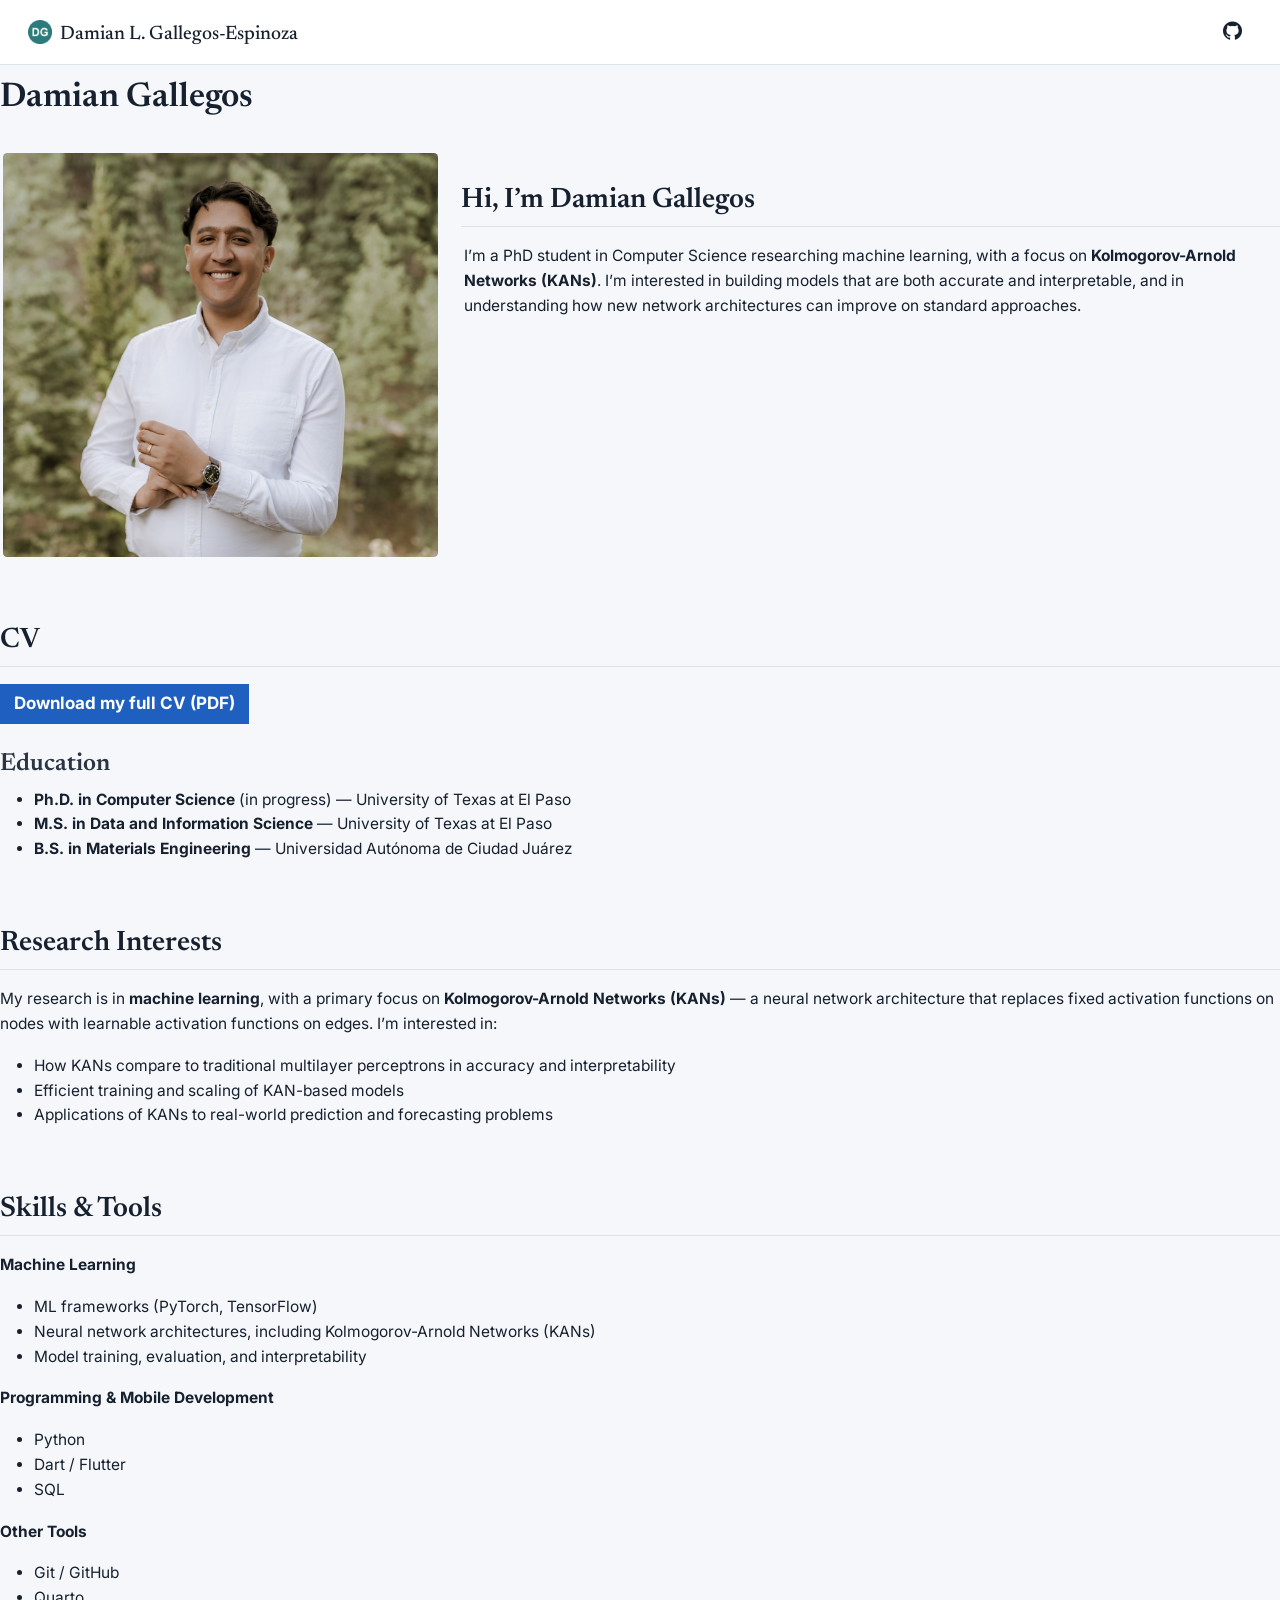
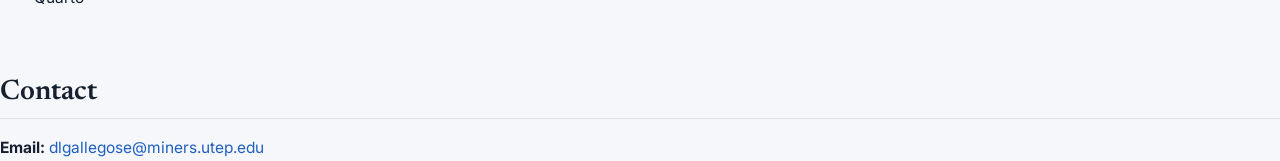
==== commit 1111fbfd: "Built site for gh-pages" ====
--- a/dlgallegose.github.io/index.html
+++ b/dlgallegose.github.io/index.html
@@ -7,7 +7,7 @@
 <meta name="viewport" content="width=device-width, initial-scale=1.0, user-scalable=yes">
 
 
-<title>Damian Gallegos</title>
+<title>Damian Gallegos – Damian L. Gallegos-Espinoza</title>
 <style>
 /* Default styles provided by pandoc.
 ** See https://pandoc.org/MANUAL.html#variables-for-html for config info.
@@ -31,12 +31,8 @@
 
 <script src="../site_libs/quarto-nav/quarto-nav.js"></script>
 <script src="../site_libs/quarto-nav/headroom.min.js"></script>
+<link href="../images/favicon.png" rel="icon" type="image/png">
 <script src="../site_libs/clipboard/clipboard.min.js"></script>
-<script src="../site_libs/quarto-search/autocomplete.umd.js"></script>
-<script src="../site_libs/quarto-search/fuse.min.js"></script>
-<script src="../site_libs/quarto-search/quarto-search.js"></script>
-<meta name="quarto:offset" content="../">
-<link href="../images/favicon.png" rel="icon" type="image/png">
 <script src="../site_libs/quarto-html/quarto.js" type="module"></script>
 <script src="../site_libs/quarto-html/tabsets/tabsets.js" type="module"></script>
 <script src="../site_libs/quarto-html/scrollable-regions/scrollable-regions.js" type="module"></script>
@@ -49,22 +45,10 @@
 <link href="../site_libs/quarto-html/quarto-syntax-highlighting-63b5708e65d6cd79cd7618c58d0c21e7.css" rel="stylesheet" class="quarto-color-scheme-extra" id="quarto-text-highlighting-styles">
 <script src="../site_libs/bootstrap/bootstrap.min.js"></script>
 <link href="../site_libs/bootstrap/bootstrap-icons.css" rel="stylesheet">
-<link href="../site_libs/bootstrap/bootstrap-67070a49b00229ee946c07a6e7879891.min.css" rel="stylesheet" append-hash="true" class="quarto-color-scheme" id="quarto-bootstrap" data-mode="light">
-<link href="../site_libs/bootstrap/bootstrap-dark-67070a49b00229ee946c07a6e7879891.min.css" rel="stylesheet" append-hash="true" class="quarto-color-scheme quarto-color-alternate" id="quarto-bootstrap" data-mode="light">
-<link href="../site_libs/bootstrap/bootstrap-67070a49b00229ee946c07a6e7879891.min.css" rel="stylesheet" append-hash="true" class="quarto-color-scheme-extra" id="quarto-bootstrap" data-mode="light">
+<link href="../site_libs/bootstrap/bootstrap-2ae90b1459ee328ce8864f98c9a0956a.min.css" rel="stylesheet" append-hash="true" class="quarto-color-scheme" id="quarto-bootstrap" data-mode="light">
+<link href="../site_libs/bootstrap/bootstrap-dark-2ae90b1459ee328ce8864f98c9a0956a.min.css" rel="stylesheet" append-hash="true" class="quarto-color-scheme quarto-color-alternate" id="quarto-bootstrap" data-mode="light">
+<link href="../site_libs/bootstrap/bootstrap-2ae90b1459ee328ce8864f98c9a0956a.min.css" rel="stylesheet" append-hash="true" class="quarto-color-scheme-extra" id="quarto-bootstrap" data-mode="light">
 <script id="quarto-search-options" type="application/json">{
-  "location": "navbar",
-  "copy-button": false,
-  "collapse-after": 3,
-  "panel-placement": "end",
-  "type": "overlay",
-  "limit": 50,
-  "keyboard-shortcut": [
-    "f",
-    "/",
-    "s"
-  ],
-  "show-item-context": false,
   "language": {
     "search-no-results-text": "No results",
     "search-matching-documents-text": "matching documents",
@@ -82,10 +66,9 @@
 <link rel="preconnect" href="https://fonts.googleapis.com">
 <link rel="preconnect" href="https://fonts.gstatic.com" crossorigin="">
 <link href="https://fonts.googleapis.com/css2?family=Inter:wght@400;500;600&amp;family=Newsreader:opsz,wght@6..72,400;6..72,500&amp;family=IBM+Plex+Mono:wght@400;500&amp;display=swap" rel="stylesheet">
-<meta name="description" content="Damian L. Gallegos Espinoza: Ph.D. student in Computer Science at UTEP studying uncertainty and error estimation in neural networks, with a focus on Kolmogorov-Arnold Networks.">
-
-
-<link rel="stylesheet" href="../styles.css">
+<meta name="description" content="Damian L. Gallegos-Espinoza: Ph.D. student in Computer Science at UTEP studying uncertainty and error estimation in neural networks, with a focus on Kolmogorov-Arnold Networks.">
+
+
 </head>
 
 <body class="nav-fixed fullcontent quarto-light"><a id="quarto-skip-link" class="visually-hidden-focusable" href="#quarto-content">Skip to main content</a>
@@ -100,7 +83,7 @@
     <img src="../images/favicon.png" alt="" class="navbar-logo dark-content">
     </a>
     <a class="navbar-brand" href="../index.html">
-    <span class="navbar-title">Damian Gallegos</span>
+    <span class="navbar-title">Damian L. Gallegos-Espinoza</span>
     </a>
   </div>
           <button class="navbar-toggler" type="button" data-bs-toggle="collapse" data-bs-target="#navbarCollapse" aria-controls="navbarCollapse" aria-expanded="false" aria-label="Toggle navigation" onclick="if (window.quartoToggleHeadroom) { window.quartoToggleHeadroom(); }">
@@ -117,7 +100,6 @@
           </div> <!-- /navcollapse -->
             <div class="quarto-navbar-tools">
 </div>
-            <div id="quarto-search" class="" title="Search"></div>
       </div> <!-- /container-fluid -->
     </nav>
 </header>
@@ -284,164 +266,434 @@
     });
   }
 
-  /* ---------- KAN edge demo: cubic B-spline fitted by gradient descent ---------- */
-  var svg = document.getElementById('kan-svg');
-  if (!svg) return;
+})();
+</script>
+<script>
+(function () {
+  // "Latest paper" link: switch to the Publications tab and open that paper
+  document.querySelectorAll('.jump').forEach(function (a) {
+    a.addEventListener('click', function (e) {
+      var tab = document.getElementById('t-publications');
+      var pub = document.getElementById(a.getAttribute('data-open'));
+      if (!tab || !pub) return;
+      e.preventDefault();
+      tab.click();
+      pub.open = true;
+      pub.classList.remove('flash'); void pub.offsetWidth; pub.classList.add('flash');
+      var smooth = !window.matchMedia('(prefers-reduced-motion: reduce)').matches;
+      document.querySelector('.tabs-x').scrollIntoView({ behavior: smooth ? 'smooth' : 'auto', block: 'start' });
+    });
+  });
+})();
+</script>
+<script>
+/* A [2,1,1] Kolmogorov-Arnold Network trained in the browser.
+   Each edge: phi(z) = w_b * silu(z) + sum_i c_i B_i(z), cubic B-splines on a uniform grid
+   (the same edge parameterization used by pykan). Trained by full-batch MSE with Adam or
+   L-BFGS (two-loop recursion + backtracking line search). The hidden edge's grid is updated
+   from the data during training, then each edge is matched to a symbolic form. */
+(function () {
+  var net = document.getElementById('kan-net');
+  if (!net) return;
+  var reduce = window.matchMedia('(prefers-reduced-motion: reduce)').matches;
   var NS = 'http://www.w3.org/2000/svg';
-  var W = 320, H = 190, PADX = 18, PADY = 14, YMAX = 1.25;
-  var N = 8, SAMPLES = 120;
-  var init = [0.0, 0.55, -0.35, 0.25, 0.7, -0.2, 0.4, -0.5];
-  var cy = init.slice();
-  var cx = [];
-  for (var k = 0; k < N; k++) cx.push(-1 + 2 * k / (N - 1));
-
-  function sx(x) { return PADX + (x + 1) / 2 * (W - 2 * PADX); }
-  function sy(y) { return H / 2 - y / YMAX * (H / 2 - PADY); }
-  function iy(py) { return (H / 2 - py) / (H / 2 - PADY) * YMAX; }
-
-  // Basis matrix: curve(t_i) = sum_j B[i][j] * c_j, clamped by repeating end points.
-  function basisRow(u) {
-    var pad = [0, 0].concat(range(N)).concat([N - 1, N - 1]);
-    var segs = pad.length - 3;
-    var s = Math.min(Math.floor(u * segs), segs - 1);
-    var t = u * segs - s;
-    var b = [(1 - t) * (1 - t) * (1 - t) / 6,
-             (3 * t * t * t - 6 * t * t + 4) / 6,
-             (-3 * t * t * t + 3 * t * t + 3 * t + 1) / 6,
-             t * t * t / 6];
-    var row = new Array(N).fill(0);
-    for (var m = 0; m < 4; m++) row[pad[s + m]] += b[m];
-    return row;
-  }
-  function range(n) { var a = []; for (var i = 0; i < n; i++) a.push(i); return a; }
-  var B = [], XS = [];
-  for (var i = 0; i < SAMPLES; i++) {
-    var row = basisRow(i / (SAMPLES - 1));
-    B.push(row);
-    var x = 0; for (var j = 0; j < N; j++) x += row[j] * cx[j];
-    XS.push(x);
-  }
-  function curveY() {
-    return B.map(function (r) { var y = 0; for (var j = 0; j < N; j++) y += r[j] * cy[j]; return y; });
-  }
-
-  // Step size from the largest eigenvalue of (2/N) B^T B (power iteration)
-  var G = [];
-  for (var a = 0; a < N; a++) { G.push([]); for (var b2 = 0; b2 < N; b2++) { var s2 = 0; for (var r = 0; r < SAMPLES; r++) s2 += B[r][a] * B[r][b2]; G[a].push(2 * s2 / SAMPLES); } }
-  var v = new Array(N).fill(1), lam = 1;
-  for (var it = 0; it < 50; it++) {
-    var w = G.map(function (row) { var s = 0; for (var j = 0; j < N; j++) s += row[j] * v[j]; return s; });
-    lam = Math.sqrt(w.reduce(function (s, q) { return s + q * q; }, 0));
-    v = w.map(function (q) { return q / lam; });
-  }
-  var LR = 1.0 / lam;
-
-  var targets = {
-    sin: function (x) { return Math.sin(Math.PI * x); },
-    abs: function (x) { return Math.abs(x); },
-    sq: function (x) { return x * x; }
-  };
-  var target = null, step = 0, anim = null;
-
-  // Build static SVG layers
+
+  /* ---------- data ---------- */
+  function rng(seed) {
+    return function () {
+      seed |= 0; seed = seed + 0x6D2B79F5 | 0;
+      var t = Math.imul(seed ^ seed >>> 15, 1 | seed);
+      t = t + Math.imul(t ^ t >>> 7, 61 | t) ^ t;
+      return ((t ^ t >>> 14) >>> 0) / 4294967296;
+    };
+  }
+  var NPTS = 200, X = [], Y = [], T = [];
+  (function () {
+    var r = rng(7);
+    for (var n = 0; n < NPTS; n++) {
+      var x = 2 * r() - 1, y = 2 * r() - 1;
+      X.push(x); Y.push(y); T.push(Math.exp(Math.sin(Math.PI * x) + y * y));
+    }
+  })();
+
+  /* ---------- splines ---------- */
+  var G = 6, K = 3, NB = G + K, P = NB + 1, NP = 3 * P;
+  function makeGrid(lo, hi) {
+    var h = (hi - lo) / G, t = [];
+    for (var j = 0; j <= G + 2 * K; j++) t.push(lo + (j - K) * h);
+    return { lo: lo, hi: hi, t: t };
+  }
+  var tmp = new Float64Array(G + 2 * K);
+  function basis(z, grid, out) {
+    var t = grid.t, n = t.length - 1, i, k;
+    for (i = 0; i < n; i++) tmp[i] = (z >= t[i] && z < t[i + 1]) ? 1 : 0;
+    for (k = 1; k <= K; k++) {
+      for (i = 0; i < n - k; i++) {
+        tmp[i] = (z - t[i]) / (t[i + k] - t[i]) * tmp[i] + (t[i + k + 1] - z) / (t[i + k + 1] - t[i + 1]) * tmp[i + 1];
+      }
+    }
+    for (i = 0; i < NB; i++) out[i] = tmp[i];
+  }
+  function silu(z) { return z / (1 + Math.exp(-z)); }
+  function dsilu(z) { var s = 1 / (1 + Math.exp(-z)); return s + z * s * (1 - s); }
+  var bufA = new Float64Array(NB);
+  function phi(th, grids, e, z) {
+    basis(z, grids[e], bufA);
+    var o = e * P, s = th[o + NB] * silu(z);
+    for (var i = 0; i < NB; i++) s += th[o + i] * bufA[i];
+    return s;
+  }
+
+  /* ---------- model state ---------- */
+  var theta, grids;
+  function init() {
+    var r = rng(42);
+    theta = new Float64Array(NP);
+    for (var e = 0; e < 3; e++) {
+      for (var i = 0; i < NB; i++) theta[e * P + i] = (r() - 0.5) * 0.2;
+      theta[e * P + NB] = 1;
+    }
+    grids = [makeGrid(-1, 1), makeGrid(-1, 1), makeGrid(-1, 1)];
+    updateHiddenGrid();
+  }
+
+  var B1 = new Float64Array(NB), B2 = new Float64Array(NB), B3 = new Float64Array(NB);
+  function hidden(th, n) {
+    return phi(th, grids, 0, X[n]) + phi(th, grids, 1, Y[n]);
+  }
+  function lossGrad(th, g) {
+    var loss = 0, i, n, o3 = 2 * P;
+    if (g) for (i = 0; i < NP; i++) g[i] = 0;
+    for (n = 0; n < NPTS; n++) {
+      var x = X[n], y = Y[n];
+      basis(x, grids[0], B1); basis(y, grids[1], B2);
+      var h1 = th[NB] * silu(x), h2 = th[P + NB] * silu(y);
+      for (i = 0; i < NB; i++) { h1 += th[i] * B1[i]; h2 += th[P + i] * B2[i]; }
+      var h = h1 + h2;
+      basis(h, grids[2], B3);
+      var out = th[o3 + NB] * silu(h);
+      for (i = 0; i < NB; i++) out += th[o3 + i] * B3[i];
+      var r = out - T[n];
+      loss += r * r;
+      if (!g) continue;
+      var d = 2 * r / NPTS;
+      for (i = 0; i < NB; i++) g[o3 + i] += d * B3[i];
+      g[o3 + NB] += d * silu(h);
+      var eps = 1e-4;
+      var dphi = (phi(th, grids, 2, h + eps) - phi(th, grids, 2, h - eps)) / (2 * eps);
+      var dh = d * dphi;
+      for (i = 0; i < NB; i++) { g[i] += dh * B1[i]; g[P + i] += dh * B2[i]; }
+      g[NB] += dh * silu(x);
+      g[P + NB] += dh * silu(y);
+    }
+    return loss / NPTS;
+  }
+
+  /* Refit the hidden edge's spline on a grid spanning the current hidden values (as in pykan's update_grid). */
+  function updateHiddenGrid() {
+    var hs = [], lo = Infinity, hi = -Infinity, n, i, j;
+    for (n = 0; n < NPTS; n++) { var h = hidden(theta, n); hs.push(h); if (h < lo) lo = h; if (h > hi) hi = h; }
+    var span = Math.max(hi - lo, 1e-3);
+    var ng = makeGrid(lo - 0.05 * span, hi + 0.05 * span);
+    var o = 2 * P, wb = theta[o + NB];
+    var A = [], b = [];
+    for (n = 0; n < NPTS; n++) {
+      var target = phi(theta, grids, 2, hs[n]) - wb * silu(hs[n]);
+      var row = new Float64Array(NB); basis(hs[n], ng, row);
+      A.push(row); b.push(target);
+    }
+    var M = [], v = [];
+    for (i = 0; i < NB; i++) {
+      M.push(new Float64Array(NB)); v.push(0);
+      for (n = 0; n < NPTS; n++) v[i] += A[n][i] * b[n];
+      for (j = 0; j < NB; j++) { var s = 0; for (n = 0; n < NPTS; n++) s += A[n][i] * A[n][j]; M[i][j] = s + (i === j ? 1e-6 : 0); }
+    }
+    var c = solve(M, v);
+    for (i = 0; i < NB; i++) theta[o + i] = c[i];
+    grids[2] = ng;
+  }
+  function solve(M, v) {
+    var n = v.length, i, j, k, a = M.map(function (r, i) { return Array.prototype.slice.call(r).concat([v[i]]); });
+    for (i = 0; i < n; i++) {
+      var p = i; for (k = i + 1; k < n; k++) if (Math.abs(a[k][i]) > Math.abs(a[p][i])) p = k;
+      var t = a[i]; a[i] = a[p]; a[p] = t;
+      for (k = i + 1; k < n; k++) { var f = a[k][i] / a[i][i]; for (j = i; j <= n; j++) a[k][j] -= f * a[i][j]; }
+    }
+    var x = new Array(n);
+    for (i = n - 1; i >= 0; i--) { var s = a[i][n]; for (j = i + 1; j < n; j++) s -= a[i][j] * x[j]; x[i] = s / a[i][i]; }
+    return x;
+  }
+
+  /* ---------- optimizers ---------- */
+  function Adam(lr) {
+    var m = new Float64Array(NP), v = new Float64Array(NP), t = 0, g = new Float64Array(NP);
+    return function () {
+      var L = lossGrad(theta, g); t++;
+      for (var i = 0; i < NP; i++) {
+        m[i] = 0.9 * m[i] + 0.1 * g[i];
+        v[i] = 0.999 * v[i] + 0.001 * g[i] * g[i];
+        var mh = m[i] / (1 - Math.pow(0.9, t)), vh = v[i] / (1 - Math.pow(0.999, t));
+        theta[i] -= lr * mh / (Math.sqrt(vh) + 1e-8);
+      }
+      return L;
+    };
+  }
+  function LBFGS(mem) {
+    var S = [], Yv = [], g = new Float64Array(NP), L = null;
+    function dot(a, b) { var s = 0; for (var i = 0; i < NP; i++) s += a[i] * b[i]; return s; }
+    var api = function () {
+      if (L === null) L = lossGrad(theta, g);
+      var q = Float64Array.from(g), al = [], i, k;
+      for (k = S.length - 1; k >= 0; k--) { var rho = 1 / dot(Yv[k], S[k]); al[k] = rho * dot(S[k], q); for (i = 0; i < NP; i++) q[i] -= al[k] * Yv[k][i]; }
+      var gam = S.length ? dot(S[S.length - 1], Yv[S.length - 1]) / dot(Yv[Yv.length - 1], Yv[Yv.length - 1]) : 1e-2;
+      for (i = 0; i < NP; i++) q[i] *= gam;
+      for (k = 0; k < S.length; k++) { var rho2 = 1 / dot(Yv[k], S[k]), be = rho2 * dot(Yv[k], q); for (i = 0; i < NP; i++) q[i] += S[k][i] * (al[k] - be); }
+      var dir = q.map(function (z) { return -z; });
+      var gd = dot(g, dir);
+      if (gd >= 0) { S = []; Yv = []; dir = g.map(function (z) { return -1e-2 * z; }); gd = dot(g, dir); }
+      var old = Float64Array.from(theta), gNew = new Float64Array(NP), step = 1, Lnew;
+      for (var tries = 0; tries < 30; tries++) {
+        for (i = 0; i < NP; i++) theta[i] = old[i] + step * dir[i];
+        Lnew = lossGrad(theta, gNew);
+        if (isFinite(Lnew) && Lnew <= L + 1e-4 * step * gd) break;
+        step *= 0.5;
+      }
+      if (!(isFinite(Lnew) && Lnew <= L)) { theta.set(old); S = []; Yv = []; return L; }
+      var s = new Float64Array(NP), y = new Float64Array(NP);
+      for (i = 0; i < NP; i++) { s[i] = theta[i] - old[i]; y[i] = gNew[i] - g[i]; }
+      if (dot(s, y) > 1e-12) { S.push(s); Yv.push(y); if (S.length > mem) { S.shift(); Yv.shift(); } }
+      g = gNew; L = Lnew;
+      return L;
+    };
+    api.reset = function () { S = []; Yv = []; L = null; };
+    return api;
+  }
+
+  /* ---------- training schedules ---------- */
+  var ADAM_STEPS = 1500, LB_STEPS = 80, LB_ADAM = 300;
+  function schedule(kind) {
+    var plan = [];
+    if (kind === 'adam') {
+      var adam = Adam(0.03);
+      for (var s = 0; s < ADAM_STEPS; s++) plan.push({ fn: adam, name: 'Adam', grid: s > 0 && s % 100 === 0 && s <= 500 });
+    } else {
+      var lb = LBFGS(10), adam2 = Adam(0.005);
+      for (var a = 0; a < LB_STEPS; a++) plan.push({ fn: lb, name: 'L-BFGS', grid: a > 0 && a % 15 === 0 && a <= 45, lb: lb });
+      for (var b = 0; b < LB_ADAM; b++) plan.push({ fn: adam2, name: 'Adam', grid: false });
+    }
+    return plan;
+  }
+
+  /* ---------- symbolic matching ---------- */
+  function linfit(u, y) {
+    var n = u.length, su = 0, sy = 0, suu = 0, suy = 0, i;
+    for (i = 0; i < n; i++) { su += u[i]; sy += y[i]; suu += u[i] * u[i]; suy += u[i] * y[i]; }
+    var den = n * suu - su * su;
+    if (Math.abs(den) < 1e-12) return null;
+    var a = (n * suy - su * sy) / den, d = (sy - a * su) / n;
+    return { a: a, d: d, err: sse(u, y, a, d) };
+  }
+  function sse(u, y, a, d) { var s = 0; for (var i = 0; i < u.length; i++) { var r = a * u[i] + d - y[i]; s += r * r; } return s; }
+  function sst(y) { var m = y.reduce(function (p, q) { return p + q; }, 0) / y.length; return y.reduce(function (p, q) { return p + (q - m) * (q - m); }, 0); }
+  function fitSym(zs, ys) {
+    var tot = sst(ys) || 1e-12, res = [];
+    var lf = linfit(zs, ys); res.push({ kind: 'x', a: lf.a, d: lf.d, err: lf.err / tot, cx: 0 });
+    // quadratic: y = p z^2 + q z + r
+    var best = null;
+    (function () {
+      var n = zs.length, S = [[0, 0, 0], [0, 0, 0], [0, 0, 0]], v = [0, 0, 0];
+      for (var i = 0; i < n; i++) { var f = [zs[i] * zs[i], zs[i], 1]; for (var j = 0; j < 3; j++) { v[j] += f[j] * ys[i]; for (var k = 0; k < 3; k++) S[j][k] += f[j] * f[k]; } }
+      var c = solve(S, v), e = 0;
+      for (var i2 = 0; i2 < n; i2++) { var r = c[0] * zs[i2] * zs[i2] + c[1] * zs[i2] + c[2] - ys[i2]; e += r * r; }
+      res.push({ kind: 'x2', p: c[0], q: c[1], r: c[2], err: e / tot, cx: 1 });
+    })();
+    function scan(kind, bs, cs, f, cx) {
+      var bb = null;
+      bs.forEach(function (b) { cs.forEach(function (c) {
+        var u = zs.map(function (z) { return f(b * z + c); });
+        var l = linfit(u, ys); if (l && (!bb || l.err < bb.err)) bb = { kind: kind, a: l.a, b: b, c: c, d: l.d, err: l.err };
+      }); });
+      return bb;
+    }
+    function lin(a, b, s) { var o = []; for (var v = a; v <= b + 1e-9; v += s) o.push(v); return o; }
+    var e1 = scan('exp', lin(-3, 3, 0.05).filter(function (b) { return Math.abs(b) > 0.04; }), [0], Math.exp);
+    e1 = scan('exp', lin(e1.b - 0.05, e1.b + 0.05, 0.002), [0], Math.exp);
+    e1.err /= tot; e1.cx = 2; res.push(e1);
+    var s1 = scan('sin', lin(0.3, 6, 0.05), lin(-Math.PI, Math.PI, Math.PI / 32), Math.sin);
+    s1 = scan('sin', lin(s1.b - 0.05, s1.b + 0.05, 0.002), lin(s1.c - 0.1, s1.c + 0.1, 0.005), Math.sin);
+    s1.err /= tot; s1.cx = 3; res.push(s1);
+    var bestErr = Math.min.apply(null, res.map(function (r) { return r.err; }));
+    var ok = res.filter(function (r) { return r.err <= 3 * bestErr + 1e-5; });
+    ok.sort(function (p, q) { return p.cx - q.cx; });
+    var pick = ok[0]; pick.r2 = 1 - pick.err;
+    return pick;
+  }
+  function f2(v) { var s = Math.abs(v) < 0.005 ? '0.00' : v.toFixed(2); return s; }
+  function symLabel(m, v) {
+    if (m.kind === 'x') return 'linear';
+    if (m.kind === 'x2') { var sh = m.q / (2 * m.p); return Math.abs(sh) < 0.05 ? v + '²' : '(' + v + (sh > 0 ? ' + ' : ' − ') + Math.abs(sh).toFixed(2) + ')²'; }
+    if (m.kind === 'exp') return 'exp';
+    if (m.kind === 'sin') {
+      var b = m.b, c = ((m.c + Math.PI) % (2 * Math.PI) + 2 * Math.PI) % (2 * Math.PI) - Math.PI, neg = '';
+      if (b < 0) { b = -b; c = -c; neg = '−'; }
+      if (Math.abs(c) > Math.PI - 0.06) { c = 0; neg = neg ? '' : '−'; }
+      var bs = Math.abs(b - Math.PI) < 0.06 ? 'π' : b.toFixed(2);
+      if (Math.abs(c) < 0.06) return neg + 'sin(' + bs + v + ')';
+      return Math.abs(c) < 0.06 ? 'sin(' + bs + v + ')' : 'sin(' + bs + v + (c > 0 ? ' + ' : ' − ') + Math.abs(c).toFixed(2) + ')';
+    }
+  }
+  function edgeSamples(e) {
+    var lo, hi;
+    if (e < 2) { lo = -1; hi = 1; }
+    else { lo = Infinity; hi = -Infinity; for (var n = 0; n < NPTS; n++) { var h = hidden(theta, n); lo = Math.min(lo, h); hi = Math.max(hi, h); } }
+    var zs = [], ys = [];
+    for (var i = 0; i <= 100; i++) { var z = lo + (hi - lo) * i / 100; zs.push(z); ys.push(phi(theta, grids, e, z)); }
+    return { zs: zs, ys: ys, lo: lo, hi: hi };
+  }
+  var symbolic = null;
+  function readBack() {
+    var m = [0, 1, 2].map(function (e) { var s = edgeSamples(e); return fitSym(s.zs, s.ys); });
+    symbolic = m;
+    var fx = document.getElementById('kan-formula');
+    if (m[0].kind === 'sin' && m[1].kind === 'x2' && m[2].kind === 'exp') {
+      // phi0 = a0 sin(b0 x + c0) + d0 ; phi1 = p y^2 + q y + r ; phi2 = a2 exp(b2 h) + d2
+      var A = m[2].b * m[0].a, Pp = m[2].b * m[1].p, Q = m[2].b * m[1].q;
+      var Kc = m[2].a * Math.exp(m[2].b * (m[0].d + m[1].r)), D = m[2].d;
+      if (A < 0) { A = -A; m[0].b = -m[0].b; m[0].c = -m[0].c; }
+      if (m[0].b < 0) { m[0].b = -m[0].b; m[0].c = -m[0].c + Math.PI; }
+      var sinTerm = symLabel({ kind: 'sin', b: m[0].b, c: ((m[0].c + Math.PI) % (2 * Math.PI) + 2 * Math.PI) % (2 * Math.PI) - Math.PI }, 'x');
+      var s = 'Read back: f ≈ ' + f2(Kc) + '·exp(' + f2(A) + '·' + sinTerm + ' + ' + f2(Pp) + '·y²';
+      if (Math.abs(Q) >= 0.05) s += (Q > 0 ? ' + ' : ' − ') + Math.abs(Q).toFixed(2) + '·y';
+      s += ')';
+      if (Math.abs(D) >= 0.05) s += (D > 0 ? ' + ' : ' − ') + Math.abs(D).toFixed(2);
+      fx.textContent = s;
+      fx.classList.add('found');
+    } else {
+      fx.textContent = 'Edges matched: ' + symLabel(m[0], 'x') + ', ' + symLabel(m[1], 'y') + ', ' + symLabel(m[2], 'h') + '. Try training again.';
+    }
+  }
+
+  /* ---------- drawing ---------- */
   function el(name, attrs, parent) {
     var e = document.createElementNS(NS, name);
-    for (var key in attrs) e.setAttribute(key, attrs[key]);
-    (parent || svg).appendChild(e);
+    for (var k in attrs) e.setAttribute(k, attrs[k]);
+    (parent || net).appendChild(e);
     return e;
   }
-  [-1, -0.5, 0.5, 1].forEach(function (g) { el('line', { x1: sx(-1), x2: sx(1), y1: sy(g), y2: sy(g), class: 'grid' }); });
-  el('line', { x1: sx(-1), x2: sx(1), y1: sy(0), y2: sy(0), class: 'axis' });
-  el('line', { x1: sx(0), x2: sx(0), y1: PADY - 4, y2: H - PADY + 4, class: 'axis' });
-  var lx = el('text', { x: W - PADX, y: sy(0) - 4, 'text-anchor': 'end', class: 'lbl' }); lx.textContent = 'x';
-  var ly = el('text', { x: sx(0) + 4, y: PADY + 2, class: 'lbl' }); ly.textContent = 'φ(x)';
-  var targetPath = el('path', { class: 'target', d: '' });
-  var poly = el('polyline', { class: 'poly' });
-  var curve = el('path', { class: 'curve' });
-  var pts = cx.map(function (x, j) {
-    var c = el('circle', { r: 6, class: 'pt', tabindex: 0, 'aria-label': 'Control point ' + (j + 1) + ', drag or use arrow keys' });
-    c.dataset.j = j;
-    return c;
+  var nodes = { x: [120, 226], y: [240, 226], h: [180, 124], f: [180, 12] };
+  var boxes = [ { cx: 120, cy: 166, from: 'x', to: 'h', v: 'x', side: 'left' },
+                { cx: 240, cy: 166, from: 'y', to: 'h', v: 'y', side: 'right' },
+                { cx: 180, cy: 64, from: 'h', to: 'f', v: 'h', side: 'right' } ];
+  var BW = 84, BH = 44;
+  boxes.forEach(function (b) {
+    var a = nodes[b.from], c = nodes[b.to];
+    el('line', { x1: a[0], y1: a[1], x2: b.cx, y2: b.cy + BH / 2, class: 'edge' });
+    el('line', { x1: b.cx, y1: b.cy - BH / 2, x2: c[0], y2: c[1], class: 'edge' });
   });
-  var stepEl = document.getElementById('kan-step'), mseEl = document.getElementById('kan-mse');
-
-  function mse(ys) {
-    if (!target) return null;
-    var s = 0; for (var i = 0; i < SAMPLES; i++) { var d = ys[i] - target(XS[i]); s += d * d; }
-    return s / SAMPLES;
-  }
-  function draw() {
-    var ys = curveY();
-    curve.setAttribute('d', ys.map(function (y, i) { return (i ? 'L' : 'M') + sx(XS[i]).toFixed(1) + ' ' + sy(y).toFixed(1); }).join(''));
-    poly.setAttribute('points', cx.map(function (x, j) { return sx(x) + ',' + sy(cy[j]); }).join(' '));
-    pts.forEach(function (c, j) { c.setAttribute('cx', sx(cx[j])); c.setAttribute('cy', sy(cy[j])); });
-    targetPath.setAttribute('d', target ? XS.map(function (x, i) { return (i ? 'L' : 'M') + sx(x).toFixed(1) + ' ' + sy(target(x)).toFixed(1); }).join('') : '');
-    var m = mse(ys);
-    stepEl.textContent = step;
-    mseEl.textContent = m === null ? '–' : m.toFixed(4);
-  }
-  function gdStep() {
-    var ys = curveY();
-    var grad = new Array(N).fill(0);
-    for (var i = 0; i < SAMPLES; i++) {
-      var d = 2 * (ys[i] - target(XS[i])) / SAMPLES;
-      for (var j = 0; j < N; j++) grad[j] += d * B[i][j];
-    }
-    for (var j2 = 0; j2 < N; j2++) cy[j2] = Math.max(-YMAX, Math.min(YMAX, cy[j2] - LR * grad[j2]));
-    step++;
-  }
-  function stop() { if (anim) cancelAnimationFrame(anim); anim = null; }
-  function fit(name) {
-    stop();
-    target = targets[name];
-    var total = 600, perFrame = 6;
-    if (reduce) { for (var q = 0; q < total; q++) gdStep(); draw(); return; }
-    var done = 0;
+  boxes.forEach(function (b, i) {
+    el('rect', { x: b.cx - BW / 2, y: b.cy - BH / 2, width: BW, height: BH, rx: 6, class: 'ebox' });
+    b.path = el('path', { class: 'ecurve' });
+    var lx = b.side === 'left' ? b.cx - BW / 2 - 6 : b.cx + BW / 2 + 6;
+    b.name = el('text', { x: lx, y: b.cy + 3, 'text-anchor': b.side === 'left' ? 'end' : 'start', class: 'ename' });
+    b.name.textContent = 'φ' + (i + 1) + '(' + b.v + ')';
+    b.sym = el('text', { x: b.cx, y: b.cy + BH / 2 + 11, 'text-anchor': 'middle', class: 'esym' });
+  });
+  Object.keys(nodes).forEach(function (k) {
+    var p = nodes[k];
+    el('circle', { cx: p[0], cy: p[1], r: k === 'h' ? 6 : 9, class: 'node' + (k === 'h' ? ' hid' : '') });
+    if (k !== 'h') { var t = el('text', { x: p[0], y: p[1] + 3.5, 'text-anchor': 'middle', class: 'nlbl' }); t.textContent = k; }
+  });
+  var sumLbl = el('text', { x: nodes.h[0] + 12, y: nodes.h[1] + 4, class: 'ename' }); sumLbl.textContent = 'h = φ1 + φ2';
+
+  function drawNet() {
+    boxes.forEach(function (b, e) {
+      var s = edgeSamples(e), mn = Math.min.apply(null, s.ys), mx = Math.max.apply(null, s.ys), sp = Math.max(mx - mn, 1e-6);
+      var d = s.ys.map(function (y, i) {
+        var px = b.cx - BW / 2 + 6 + (BW - 12) * i / 100, py = b.cy + BH / 2 - 6 - (BH - 12) * (y - mn) / sp;
+        return (i ? 'L' : 'M') + px.toFixed(1) + ' ' + py.toFixed(1);
+      }).join('');
+      b.path.setAttribute('d', d);
+      b.sym.textContent = symbolic ? '≈ ' + symLabel(symbolic[e], b.v) + ', R² ' + symbolic[e].r2.toFixed(3) : '';
+    });
+  }
+
+  var lossSvg = document.getElementById('kan-loss-svg');
+  var LW = 360, LH = 72, LP = 26, LMIN = -5, LMAX = 1.5;
+  function lel(name, attrs) { return el(name, attrs, lossSvg); }
+  [1, -1, -3, -5].forEach(function (p) {
+    var y = 4 + (LMAX - p) / (LMAX - LMIN) * (LH - 12);
+    lel('line', { x1: LP, x2: LW - 4, y1: y, y2: y, class: 'lgrid' });
+    var t = lel('text', { x: LP - 4, y: y + 3, 'text-anchor': 'end', class: 'llbl' }); t.textContent = '1e' + p;
+  });
+  var lossPath = lel('path', { class: 'lcurve' });
+  var lossHint = lel('text', { x: (LP + LW) / 2, y: LH / 2 + 2, 'text-anchor': 'middle', class: 'loss-hint' }); lossHint.textContent = 'Press Train to start';
+  var lossTag = lel('text', { x: LW - 4, y: LH - 2, 'text-anchor': 'end', class: 'llbl' }); lossTag.textContent = 'training loss (MSE, log scale)';
+  var losses = [], totalSteps = ADAM_STEPS;
+  function drawLoss() {
+    lossHint.style.display = losses.length ? 'none' : '';
+    if (!losses.length) { lossPath.setAttribute('d', ''); return; }
+    var d = losses.map(function (L, i) {
+      var x = LP + (LW - 4 - LP) * i / Math.max(totalSteps - 1, 1);
+      var lg = Math.max(LMIN, Math.min(LMAX, Math.log10(L)));
+      var y = 4 + (LMAX - lg) / (LMAX - LMIN) * (LH - 12);
+      return (i ? 'L' : 'M') + x.toFixed(1) + ' ' + y.toFixed(1);
+    }).join('');
+    lossPath.setAttribute('d', d);
+  }
+
+  var stepEl = document.getElementById('kan-step'), lossEl = document.getElementById('kan-loss'), optEl = document.getElementById('kan-opt');
+  function stats(name) {
+    stepEl.textContent = losses.length;
+    lossEl.textContent = losses.length ? losses[losses.length - 1].toExponential(2) : lossGrad(theta).toExponential(2);
+    optEl.textContent = name;
+  }
+
+  /* ---------- run ---------- */
+  var anim = null, btns = Array.prototype.slice.call(document.querySelectorAll('.kan-btns .btn-x'));
+  function setBusy(b) { btns.forEach(function (x) { if (x.getAttribute('data-opt') !== 'reset') x.disabled = b; }); }
+  function resetAll() {
+    if (anim) cancelAnimationFrame(anim); anim = null;
+    init(); losses = []; symbolic = null;
+    var fx = document.getElementById('kan-formula');
+    fx.textContent = 'Target: f(x, y) = exp(sin(πx) + y²)'; fx.classList.remove('found');
+    btns.forEach(function (x) { x.classList.remove('on'); });
+    setBusy(false); drawNet(); drawLoss(); stats('untrained');
+  }
+  function run(kind, sync) {
+    resetAll();
+    var plan = schedule(kind); totalSteps = plan.length;
+    var i = 0, per = kind === 'adam' ? 12 : 3;
+    function stepOnce() {
+      var p = plan[i];
+      if (p.grid) { updateHiddenGrid(); if (p.lb) p.lb.reset(); }
+      losses.push(p.fn()); i++;
+      return p.name;
+    }
+    if (sync || reduce) {
+      var nm; while (i < plan.length) nm = stepOnce();
+      readBack(); drawNet(); drawLoss(); stats(nm + ' · done');
+      return losses[losses.length - 1];
+    }
+    setBusy(true);
     (function frame() {
-      for (var q = 0; q < perFrame && done < total; q++, done++) gdStep();
-      draw();
-      if (done < total) anim = requestAnimationFrame(frame); else anim = null;
+      var nm, n = (plan[i] && plan[i].name === 'L-BFGS') ? 1 : per;
+      for (var k = 0; k < n && i < plan.length; k++) nm = stepOnce();
+      drawNet(); drawLoss(); stats(nm);
+      if (i < plan.length) anim = requestAnimationFrame(frame);
+      else { anim = null; readBack(); drawNet(); stats(nm + ' · done'); setBusy(false); }
     })();
   }
-  var fitBtns = Array.prototype.slice.call(document.querySelectorAll('.kan-btns .btn-x'));
-  fitBtns.forEach(function (b) {
+  btns.forEach(function (b) {
     b.addEventListener('click', function () {
-      var t = b.getAttribute('data-target');
-      fitBtns.forEach(function (o) { o.classList.toggle('on', o === b && t !== 'reset'); });
-      if (t === 'reset') { stop(); cy = init.slice(); target = null; step = 0; draw(); return; }
-      step = 0;
-      fit(t);
+      var k = b.getAttribute('data-opt');
+      if (k === 'reset') { resetAll(); return; }
+      run(k);
+      btns.forEach(function (x) { x.classList.toggle('on', x === b); });
     });
   });
 
-  // Dragging (mouse + touch via pointer events) and keyboard
-  var dragJ = -1;
-  function toSvgY(evt) {
-    var p = svg.createSVGPoint(); p.x = evt.clientX; p.y = evt.clientY;
-    return p.matrixTransform(svg.getScreenCTM().inverse()).y;
-  }
-  pts.forEach(function (c) {
-    c.addEventListener('pointerdown', function (e) {
-      stop(); dragJ = +c.dataset.j; c.classList.add('drag');
-      svg.setPointerCapture(e.pointerId); e.preventDefault();
-    });
-    c.addEventListener('keydown', function (e) {
-      var j = +c.dataset.j, d = 0;
-      if (e.key === 'ArrowUp') d = 0.05; else if (e.key === 'ArrowDown') d = -0.05; else return;
-      e.preventDefault(); stop();
-      cy[j] = Math.max(-YMAX, Math.min(YMAX, cy[j] + d)); draw();
-    });
-  });
-  svg.addEventListener('pointermove', function (e) {
-    if (dragJ < 0) return;
-    cy[dragJ] = Math.max(-YMAX, Math.min(YMAX, iy(toSvgY(e))));
-    draw();
-  });
-  function endDrag() { if (dragJ >= 0) pts[dragJ].classList.remove('drag'); dragJ = -1; }
-  svg.addEventListener('pointerup', endDrag);
-  svg.addEventListener('pointercancel', endDrag);
-
-  draw();
+  window.kanDemo = { run: function (k) { var L0 = (init(), lossGrad(theta)); var L = run(k, true); return { initial: L0, final: L, labels: symbolic.map(function (m, e) { return symLabel(m, ['x', 'y', 'h'][e]) + ' R2=' + m.r2.toFixed(4); }), formula: document.getElementById('kan-formula').textContent }; } };
+  resetAll();
 })();
 </script>
 <script id="quarto-html-after-body" type="application/javascript">
